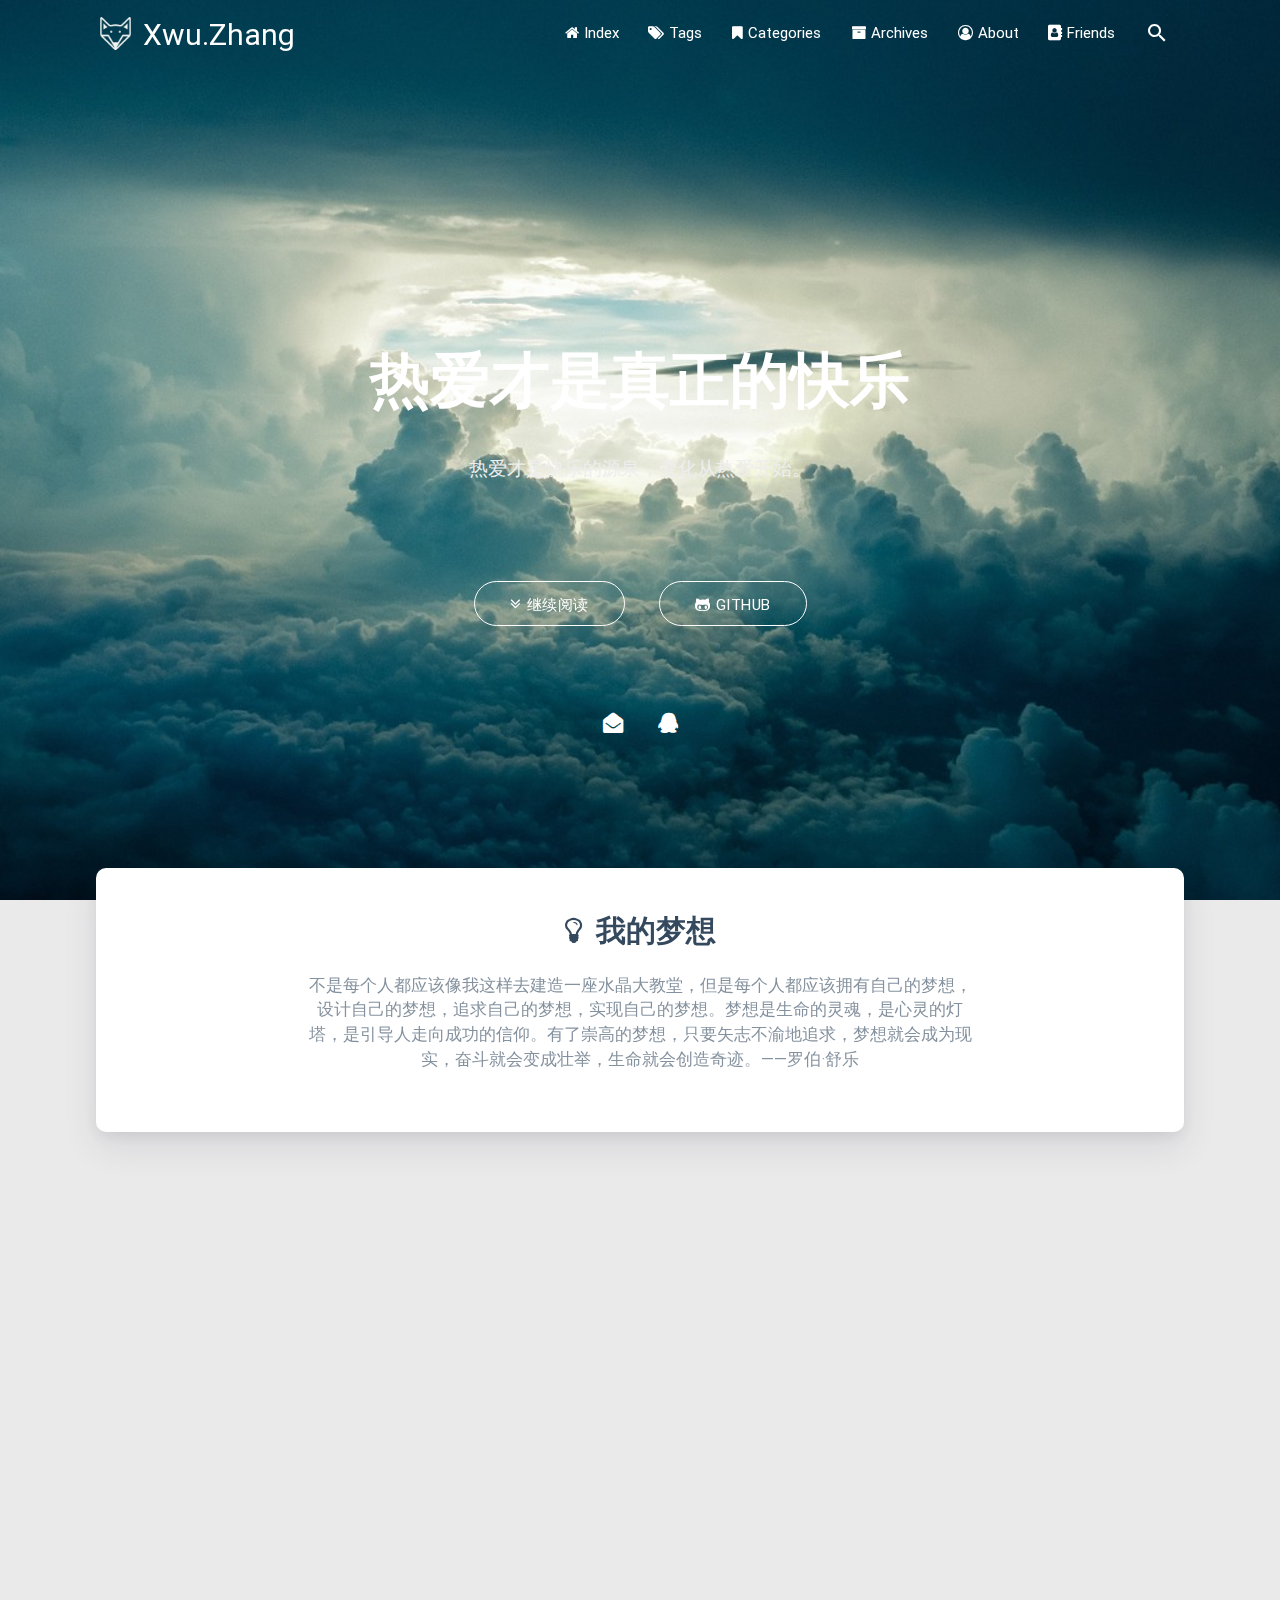
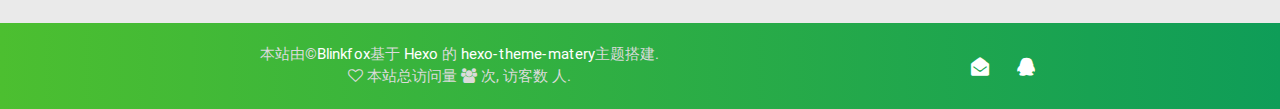
==== index.html @ 079e12d8 "Site updated: 2019-07-14 20:18:40" ====
<!DOCTYPE HTML>
<html lang="">


<head><meta name="generator" content="Hexo 3.9.0">
    <meta charset="utf-8">
    <meta name="keywords" content="工作 生活">
    <meta name="description" content="Xwu.Zhang">
    <meta http-equiv="X-UA-Compatible" content="IE=edge">
    <meta name="viewport" content="width=device-width, initial-scale=1.0">
    <meta name="renderer" content="webkit|ie-stand|ie-comp">
    <meta name="mobile-web-app-capable" content="yes">
    <meta name="format-detection" content="telephone=no">
    <meta name="apple-mobile-web-app-capable" content="yes">
    <meta name="apple-mobile-web-app-status-bar-style" content="black-translucent">
    <title>Xwu.Zhang</title>
    <link rel="icon" type="image/png" href="/favicon.png">

    <link rel="stylesheet" type="text/css" href="/libs/awesome/css/font-awesome.min.css">
    <link rel="stylesheet" type="text/css" href="/libs/materialize/css/materialize.min.css">
    <link rel="stylesheet" type="text/css" href="/libs/aos/aos.css">
    <link rel="stylesheet" type="text/css" href="/libs/animate/animate.min.css">
    <link rel="stylesheet" type="text/css" href="/libs/lightGallery/css/lightgallery.min.css">
    <link rel="stylesheet" type="text/css" href="/css/matery.css">
    <link rel="stylesheet" type="text/css" href="/css/my.css">
    <style type="text/css">
        
    </style>

    <script src="/libs/jquery/jquery-2.2.0.min.js"></script>
</head>


<body>

<header class="navbar-fixed">
    <nav id="headNav" class="bg-color nav-transparent">
        <div id="navContainer" class="container">
            <div class="nav-wrapper">
                <div class="brand-logo">
                    <a href="/" class="waves-effect waves-light">
                        
                        <img src="/medias/logo.png" class="logo-img hide-on-small-only">
                        
                        <span class="logo-span">Xwu.Zhang</span>
                    </a>
                </div>
                

<a href="#" data-activates="mobile-nav" class="button-collapse"><i class="fa fa-navicon"></i></a>
<ul class="right">
    
    <li class="hide-on-med-and-down">
        <a href="/" class="waves-effect waves-light">
            
            <i class="fa fa-home"></i>
            
            <span>Index</span>
        </a>
    </li>
    
    <li class="hide-on-med-and-down">
        <a href="/tags" class="waves-effect waves-light">
            
            <i class="fa fa-tags"></i>
            
            <span>Tags</span>
        </a>
    </li>
    
    <li class="hide-on-med-and-down">
        <a href="/categories" class="waves-effect waves-light">
            
            <i class="fa fa-bookmark"></i>
            
            <span>Categories</span>
        </a>
    </li>
    
    <li class="hide-on-med-and-down">
        <a href="/archives" class="waves-effect waves-light">
            
            <i class="fa fa-archive"></i>
            
            <span>Archives</span>
        </a>
    </li>
    
    <li class="hide-on-med-and-down">
        <a href="/about" class="waves-effect waves-light">
            
            <i class="fa fa-user-circle-o"></i>
            
            <span>About</span>
        </a>
    </li>
    
    <li class="hide-on-med-and-down">
        <a href="/friends" class="waves-effect waves-light">
            
            <i class="fa fa-address-book"></i>
            
            <span>Friends</span>
        </a>
    </li>
    
    <li>
        <a id="toggleSearch" class="waves-effect waves-light">
            <i id="searchIcon" class="mdi-action-search" title="Search"></i>
        </a>
    </li>

</ul>

<div class="side-nav" id="mobile-nav">

    <div class="mobile-head bg-color">
        
        <img src="/medias/logo.png" class="logo-img circle responsive-img">
        
        <div class="logo-name">Xwu.Zhang</div>
        <div class="logo-desc">
            
            热爱才是快乐的源泉，变化从热爱开始。
            
        </div>
    </div>

    

    <ul class="menu-list mobile-menu-list">
        
        <li>
            <a href="/" class="waves-effect waves-light">
                
                <i class="fa fa-fw fa-home"></i>
                
                Index
            </a>
        </li>
        
        <li>
            <a href="/tags" class="waves-effect waves-light">
                
                <i class="fa fa-fw fa-tags"></i>
                
                Tags
            </a>
        </li>
        
        <li>
            <a href="/categories" class="waves-effect waves-light">
                
                <i class="fa fa-fw fa-bookmark"></i>
                
                Categories
            </a>
        </li>
        
        <li>
            <a href="/archives" class="waves-effect waves-light">
                
                <i class="fa fa-fw fa-archive"></i>
                
                Archives
            </a>
        </li>
        
        <li>
            <a href="/about" class="waves-effect waves-light">
                
                <i class="fa fa-fw fa-user-circle-o"></i>
                
                About
            </a>
        </li>
        
        <li>
            <a href="/friends" class="waves-effect waves-light">
                
                <i class="fa fa-fw fa-address-book"></i>
                
                Friends
            </a>
        </li>
        
        
        <li><div class="divider"></div></li>
        <li>
            <a href="https://github.com/blinkfox/hexo-theme-matery" class="waves-effect waves-light" target="_blank">
                <i class="fa fa-github-square fa-fw"></i>Fork Me
            </a>
        </li>
        
    </ul>

    <div class="social-link">


    <a href="mailto:xxx@xx.xx" class="tooltipped" target="_blank" data-tooltip="邮件联系我" data-position="top" data-delay="50">
        <i class="fa fa-envelope-open"></i>
    </a>



    <a href="tencent://AddContact/?fromId=50&fromSubId=1&subcmd=all&uin=123123123" class="tooltipped" data-tooltip="QQ联系我: 123123123" data-position="top" data-delay="50">
        <i class="fa fa-qq"></i>
    </a>


</div>
</div>

            </div>
        </div>

        
        <style>
    .nav-transparent .github-corner {
        display: none !important;
    }

    .github-corner {
        position: absolute;
        z-index: 10;
        top: 0;
        right: 0;
        border: 0;
        transform: scale(1.1);
    }

    .github-corner svg {
        color: #0f9d58;
        fill: #fff;
        height: 64px;
        width: 64px;
    }

    .github-corner:hover .octo-arm {
        animation: a 0.56s ease-in-out;
    }

    .github-corner .octo-arm {
        animation: none;
    }

    @keyframes a {
        0%,
        to {
            transform: rotate(0);
        }
        20%,
        60% {
            transform: rotate(-25deg);
        }
        40%,
        80% {
            transform: rotate(10deg);
        }
    }
</style>

<a href="https://github.com/blinkfox/hexo-theme-matery" class="github-corner tooltipped hide-on-med-and-down" target="_blank"
   data-tooltip="Fork Me" data-position="left" data-delay="50">
    <svg viewBox="0 0 250 250" aria-hidden="true">
        <path d="M0,0 L115,115 L130,115 L142,142 L250,250 L250,0 Z"></path>
        <path d="M128.3,109.0 C113.8,99.7 119.0,89.6 119.0,89.6 C122.0,82.7 120.5,78.6 120.5,78.6 C119.2,72.0 123.4,76.3 123.4,76.3 C127.3,80.9 125.5,87.3 125.5,87.3 C122.9,97.6 130.6,101.9 134.4,103.2"
              fill="currentColor" style="transform-origin: 130px 106px;" class="octo-arm"></path>
        <path d="M115.0,115.0 C114.9,115.1 118.7,116.5 119.8,115.4 L133.7,101.6 C136.9,99.2 139.9,98.4 142.2,98.6 C133.8,88.0 127.5,74.4 143.8,58.0 C148.5,53.4 154.0,51.2 159.7,51.0 C160.3,49.4 163.2,43.6 171.4,40.1 C171.4,40.1 176.1,42.5 178.8,56.2 C183.1,58.6 187.2,61.8 190.9,65.4 C194.5,69.0 197.7,73.2 200.1,77.6 C213.8,80.2 216.3,84.9 216.3,84.9 C212.7,93.1 206.9,96.0 205.4,96.6 C205.1,102.4 203.0,107.8 198.3,112.5 C181.9,128.9 168.3,122.5 157.7,114.1 C157.9,116.9 156.7,120.9 152.7,124.9 L141.0,136.5 C139.8,137.7 141.6,141.9 141.8,141.8 Z"
              fill="currentColor" class="octo-body"></path>
    </svg>
</a>
        
    </nav>
</header>

<style type="text/css">
    /* don't remove. */
    .index-cover {
        height: 100vh;
    }
</style>

<div class="bg-cover index-cover about-cover" style="background-image: url('/medias/cover.jpg')">
    <div class="container">
        <div class="row">
            <div class="col s10 offset-s1 m8 offset-m2 l8 offset-l2">
                <div class="brand">
                    <div class="title center-align">
                    
                        热爱才是真正的快乐
                    
                    </div>

                    <div class="description center-align">
                    
                        热爱才是快乐的源泉，变化从热爱开始。
                    
                    </div>
                </div>
            </div>
        </div>
        
        <div class="cover-btns">
            <a href="#recommend-sections" class="waves-effect waves-light btn">
                <i class="fa fa-angle-double-down"></i>继续阅读
            </a>

            
            <a href="https://github.com/blinkfox/hexo-theme-matery" class="waves-effect waves-light btn" target="_blank">
                <i class="fa fa-github-alt"></i>Github
            </a>
            
        </div>
        <div class="cover-social-link">


    <a href="mailto:xxx@xx.xx" class="tooltipped" target="_blank" data-tooltip="邮件联系我" data-position="top" data-delay="50">
        <i class="fa fa-envelope-open"></i>
    </a>



    <a href="tencent://AddContact/?fromId=50&fromSubId=1&subcmd=all&uin=123123123" class="tooltipped" data-tooltip="QQ联系我: 123123123" data-position="top" data-delay="50">
        <i class="fa fa-qq"></i>
    </a>


</div>
        
    </div>
</div>

<script>
// Dynamically switch banner pictures every day.
$('.bg-cover').css('background-image', 'url(/medias/banner/' + new Date().getDay() + '.jpg)');
</script>

<main class="content">

    
    <div class="index-card">
        <div class="container ">
            <div class="card">
                <div class="card-content">
                    
                        <div class="dream">
    
    <div class="title center-align">
        <i class="fa fa-lightbulb-o"></i>&nbsp;&nbsp;我的梦想
    </div>
    
    <div class="row">
        <div class="col l8 offset-l2 m10 offset-m1 s10 offset-s1 center-align text">
            不是每个人都应该像我这样去建造一座水晶大教堂，但是每个人都应该拥有自己的梦想，设计自己的梦想，追求自己的梦想，实现自己的梦想。梦想是生命的灵魂，是心灵的灯塔，是引导人走向成功的信仰。有了崇高的梦想，只要矢志不渝地追求，梦想就会成为现实，奋斗就会变成壮举，生命就会创造奇迹。——罗伯·舒乐
        </div>
    </div>
</div>
                    

                    

                    

                    <div id="recommend-sections" class="recommend">
                        



                    </div>
                </div>
            </div>
        </div>
    </div>
    

    

    <!-- 所有文章卡片 -->
    <article id="articles" class="container articles">
        <div class="row article-row">
            
            <div class="article col s12 m6 l4" data-aos="zoom-in">
                <div class="card">
                    <a href="/2019/07/14/hello-world/">
                        <div class="card-image">
                            
                            
                            <img src="/medias/featureimages/12.jpg" class="responsive-img" alt="Hello World">
                            
                            <span class="card-title">Hello World</span>
                        </div>
                    </a>

                    <div class="card-content article-content">
                        <div class="summary">
                            
                                Welcome to Hexo! This is your very first post. Check documentation for
                            
                        </div>
                        <div class="publish-info">
                            <span class="publish-date">
                                <i class="fa fa-clock-o fa-fw icon-date"></i>2019-07-14
                            </span>
                            <span class="publish-author">
                                
                                <i class="fa fa-user fa-fw"></i>
                                小五
                                
                            </span>
                        </div>
                    </div>

                    
                </div>
            </div>
            
        </div>
    </article>

</main>



<footer class="page-footer bg-color">
    <div class="container row center-align">
        <div class="col s12 m8 l8 copy-right">
            本站由&copy;<a href="https://blinkfox.github.io/" target="_blank">Blinkfox</a>基于
            <a href="https://hexo.io/" target="_blank">Hexo</a> 的
            <a href="https://github.com/blinkfox/hexo-theme-matery" target="_blank">hexo-theme-matery</a>主题搭建.

            

            
			
                <br>
                
                <span id="busuanzi_container_site_pv">
                    <i class="fa fa-heart-o"></i>
                    本站总访问量 <span id="busuanzi_value_site_pv" class="white-color"></span>
                </span>
                
                
                <span id="busuanzi_container_site_uv">
                    <i class="fa fa-users"></i>
                    次,&nbsp;访客数 <span id="busuanzi_value_site_uv" class="white-color"></span> 人.
                </span>
                
            
        </div>
        <div class="col s12 m4 l4 social-link social-statis">


    <a href="mailto:xxx@xx.xx" class="tooltipped" target="_blank" data-tooltip="邮件联系我" data-position="top" data-delay="50">
        <i class="fa fa-envelope-open"></i>
    </a>



    <a href="tencent://AddContact/?fromId=50&fromSubId=1&subcmd=all&uin=123123123" class="tooltipped" data-tooltip="QQ联系我: 123123123" data-position="top" data-delay="50">
        <i class="fa fa-qq"></i>
    </a>


</div>
    </div>
</footer>

<div class="progress-bar"></div>


<!-- 搜索遮罩框 -->
<div id="searchModal" class="modal">
    <div class="modal-content">
        <div class="search-header">
            <span class="title"><i class="fa fa-search"></i>&nbsp;&nbsp;Search</span>
            <input type="search" id="searchInput" name="s" placeholder="Please enter a search keyword"
                   class="search-input" autofocus="">
        </div>
        <div id="searchResult"></div>
    </div>
</div>

<script src="/js/search.js"></script>
<script type="text/javascript">
    searchFunc("/" + "search.xml", 'searchInput', 'searchResult');
</script>
<!-- 回到顶部按钮 -->
<div id="backTop" class="top-scroll">
    <a class="btn-floating btn-large waves-effect waves-light" href="#!">
        <i class="fa fa-angle-up"></i>
    </a>
</div>


<script src="/libs/materialize/js/materialize.min.js"></script>
<script src="/libs/masonry/masonry.pkgd.min.js"></script>
<script src="/libs/aos/aos.js"></script>
<script src="/libs/scrollprogress/scrollProgress.min.js"></script>
<script src="/libs/lightGallery/js/lightgallery-all.min.js"></script>
<script src="/js/matery.js"></script>

<!-- Global site tag (gtag.js) - Google Analytics -->



    <script src="/libs/others/clicklove.js"></script>


    <script async src="/libs/others/busuanzi.pure.mini.js"></script>


</body>
</html>
---- libs/lightGallery/css/lightgallery.min.css ----
.lg-sub-html,.lg-toolbar{background-color:rgba(0,0,0,.45)}@font-face{font-family:lg;src:url(../fonts/lg.eot?n1z373);src:url(../fonts/lg.eot?#iefixn1z373) format("embedded-opentype"),url(../fonts/lg.woff?n1z373) format("woff"),url(../fonts/lg.ttf?n1z373) format("truetype"),url(../fonts/lg.svg?n1z373#lg) format("svg");font-weight:400;font-style:normal}.lg-icon{font-family:lg;speak:none;font-style:normal;font-weight:400;font-variant:normal;text-transform:none;line-height:1;-webkit-font-smoothing:antialiased;-moz-osx-font-smoothing:grayscale}.lg-actions .lg-next,.lg-actions .lg-prev{background-color:rgba(0,0,0,.45);border-radius:2px;color:#999;cursor:pointer;display:block;font-size:22px;margin-top:-10px;padding:8px 10px 9px;position:absolute;top:50%;z-index:1080;border:none;outline:0}.lg-actions .lg-next.disabled,.lg-actions .lg-prev.disabled{pointer-events:none;opacity:.5}.lg-actions .lg-next:hover,.lg-actions .lg-prev:hover{color:#FFF}.lg-actions .lg-next{right:20px}.lg-actions .lg-next:before{content:"\e095"}.lg-actions .lg-prev{left:20px}.lg-actions .lg-prev:after{content:"\e094"}@-webkit-keyframes lg-right-end{0%,100%{left:0}50%{left:-30px}}@-moz-keyframes lg-right-end{0%,100%{left:0}50%{left:-30px}}@-ms-keyframes lg-right-end{0%,100%{left:0}50%{left:-30px}}@keyframes lg-right-end{0%,100%{left:0}50%{left:-30px}}@-webkit-keyframes lg-left-end{0%,100%{left:0}50%{left:30px}}@-moz-keyframes lg-left-end{0%,100%{left:0}50%{left:30px}}@-ms-keyframes lg-left-end{0%,100%{left:0}50%{left:30px}}@keyframes lg-left-end{0%,100%{left:0}50%{left:30px}}.lg-outer.lg-right-end .lg-object{-webkit-animation:lg-right-end .3s;-o-animation:lg-right-end .3s;animation:lg-right-end .3s;position:relative}.lg-outer.lg-left-end .lg-object{-webkit-animation:lg-left-end .3s;-o-animation:lg-left-end .3s;animation:lg-left-end .3s;position:relative}.lg-toolbar{z-index:1082;left:0;position:absolute;top:0;width:100%}.lg-toolbar .lg-icon{color:#999;cursor:pointer;float:right;font-size:24px;height:47px;line-height:27px;padding:10px 0;text-align:center;width:50px;text-decoration:none!important;outline:0;-webkit-transition:color .2s linear;-o-transition:color .2s linear;transition:color .2s linear}.lg-toolbar .lg-icon:hover{color:#FFF}.lg-toolbar .lg-close:after{content:"\e070"}.lg-toolbar .lg-download:after{content:"\e0f2"}.lg-sub-html{bottom:0;color:#EEE;font-size:16px;left:0;padding:10px 40px;position:fixed;right:0;text-align:center;z-index:1080}.lg-sub-html h4{margin:0;font-size:13px;font-weight:700}.lg-sub-html p{font-size:12px;margin:5px 0 0}#lg-counter{color:#999;display:inline-block;font-size:16px;padding-left:20px;padding-top:12px;vertical-align:middle}.lg-next,.lg-prev,.lg-toolbar{opacity:1;-webkit-transition:-webkit-transform .35s cubic-bezier(0,0,.25,1) 0s,opacity .35s cubic-bezier(0,0,.25,1) 0s,color .2s linear;-moz-transition:-moz-transform .35s cubic-bezier(0,0,.25,1) 0s,opacity .35s cubic-bezier(0,0,.25,1) 0s,color .2s linear;-o-transition:-o-transform .35s cubic-bezier(0,0,.25,1) 0s,opacity .35s cubic-bezier(0,0,.25,1) 0s,color .2s linear;transition:transform .35s cubic-bezier(0,0,.25,1) 0s,opacity .35s cubic-bezier(0,0,.25,1) 0s,color .2s linear}.lg-hide-items .lg-prev{opacity:0;-webkit-transform:translate3d(-10px,0,0);transform:translate3d(-10px,0,0)}.lg-hide-items .lg-next{opacity:0;-webkit-transform:translate3d(10px,0,0);transform:translate3d(10px,0,0)}.lg-hide-items .lg-toolbar{opacity:0;-webkit-transform:translate3d(0,-10px,0);transform:translate3d(0,-10px,0)}body:not(.lg-from-hash) .lg-outer.lg-start-zoom .lg-object{-webkit-transform:scale3d(.5,.5,.5);transform:scale3d(.5,.5,.5);opacity:0;-webkit-transition:-webkit-transform 250ms cubic-bezier(0,0,.25,1) 0s,opacity 250ms cubic-bezier(0,0,.25,1)!important;-moz-transition:-moz-transform 250ms cubic-bezier(0,0,.25,1) 0s,opacity 250ms cubic-bezier(0,0,.25,1)!important;-o-transition:-o-transform 250ms cubic-bezier(0,0,.25,1) 0s,opacity 250ms cubic-bezier(0,0,.25,1)!important;transition:transform 250ms cubic-bezier(0,0,.25,1) 0s,opacity 250ms cubic-bezier(0,0,.25,1)!important;-webkit-transform-origin:50% 50%;-moz-transform-origin:50% 50%;-ms-transform-origin:50% 50%;transform-origin:50% 50%}body:not(.lg-from-hash) .lg-outer.lg-start-zoom .lg-item.lg-complete .lg-object{-webkit-transform:scale3d(1,1,1);transform:scale3d(1,1,1);opacity:1}.lg-outer .lg-thumb-outer{background-color:#0D0A0A;bottom:0;position:absolute;width:100%;z-index:1080;max-height:350px;-webkit-transform:translate3d(0,100%,0);transform:translate3d(0,100%,0);-webkit-transition:-webkit-transform .25s cubic-bezier(0,0,.25,1) 0s;-moz-transition:-moz-transform .25s cubic-bezier(0,0,.25,1) 0s;-o-transition:-o-transform .25s cubic-bezier(0,0,.25,1) 0s;transition:transform .25s cubic-bezier(0,0,.25,1) 0s}.lg-outer .lg-thumb-outer.lg-grab .lg-thumb-item{cursor:-webkit-grab;cursor:-moz-grab;cursor:-o-grab;cursor:-ms-grab;cursor:grab}.lg-outer .lg-thumb-outer.lg-grabbing .lg-thumb-item{cursor:move;cursor:-webkit-grabbing;cursor:-moz-grabbing;cursor:-o-grabbing;cursor:-ms-grabbing;cursor:grabbing}.lg-outer .lg-thumb-outer.lg-dragging .lg-thumb{-webkit-transition-duration:0s!important;transition-duration:0s!important}.lg-outer.lg-thumb-open .lg-thumb-outer{-webkit-transform:translate3d(0,0,0);transform:translate3d(0,0,0)}.lg-outer .lg-thumb{padding:10px 0;height:100%;margin-bottom:-5px}.lg-outer .lg-thumb-item{cursor:pointer;float:left;overflow:hidden;height:100%;border:2px solid #FFF;border-radius:4px;margin-bottom:5px}@media (min-width:1025px){.lg-outer .lg-thumb-item{-webkit-transition:border-color .25s ease;-o-transition:border-color .25s ease;transition:border-color .25s ease}}.lg-outer .lg-thumb-item.active,.lg-outer .lg-thumb-item:hover{border-color:#a90707}.lg-outer .lg-thumb-item img{width:100%;height:100%;object-fit:cover}.lg-outer.lg-has-thumb .lg-item{padding-bottom:120px}.lg-outer.lg-can-toggle .lg-item{padding-bottom:0}.lg-outer.lg-pull-caption-up .lg-sub-html{-webkit-transition:bottom .25s ease;-o-transition:bottom .25s ease;transition:bottom .25s ease}.lg-outer.lg-pull-caption-up.lg-thumb-open .lg-sub-html{bottom:100px}.lg-outer .lg-toogle-thumb{background-color:#0D0A0A;border-radius:2px 2px 0 0;color:#999;cursor:pointer;font-size:24px;height:39px;line-height:27px;padding:5px 0;position:absolute;right:20px;text-align:center;top:-39px;width:50px}.lg-outer .lg-toogle-thumb:hover,.lg-outer.lg-dropdown-active #lg-share{color:#FFF}.lg-outer .lg-toogle-thumb:after{content:"\e1ff"}.lg-outer .lg-video-cont{display:inline-block;vertical-align:middle;max-width:1140px;max-height:100%;width:100%;padding:0 5px}.lg-outer .lg-video{width:100%;height:0;padding-bottom:56.25%;overflow:hidden;position:relative}.lg-outer .lg-video .lg-object{display:inline-block;position:absolute;top:0;left:0;width:100%!important;height:100%!important}.lg-outer .lg-video .lg-video-play{width:84px;height:59px;position:absolute;left:50%;top:50%;margin-left:-42px;margin-top:-30px;z-index:1080;cursor:pointer}.lg-outer .lg-has-iframe .lg-video{-webkit-overflow-scrolling:touch;overflow:auto}.lg-outer .lg-has-vimeo .lg-video-play{background:url(../img/vimeo-play.png) no-repeat}.lg-outer .lg-has-vimeo:hover .lg-video-play{background:url(../img/vimeo-play.png) 0 -58px no-repeat}.lg-outer .lg-has-html5 .lg-video-play{background:url(../img/video-play.png) no-repeat;height:64px;margin-left:-32px;margin-top:-32px;width:64px;opacity:.8}.lg-outer .lg-has-html5:hover .lg-video-play{opacity:1}.lg-outer .lg-has-youtube .lg-video-play{background:url(../img/youtube-play.png) no-repeat}.lg-outer .lg-has-youtube:hover .lg-video-play{background:url(../img/youtube-play.png) 0 -60px no-repeat}.lg-outer .lg-video-object{width:100%!important;height:100%!important;position:absolute;top:0;left:0}.lg-outer .lg-has-video .lg-video-object{visibility:hidden}.lg-outer .lg-has-video.lg-video-playing .lg-object,.lg-outer .lg-has-video.lg-video-playing .lg-video-play{display:none}.lg-outer .lg-has-video.lg-video-playing .lg-video-object{visibility:visible}.lg-progress-bar{background-color:#333;height:5px;left:0;position:absolute;top:0;width:100%;z-index:1083;opacity:0;-webkit-transition:opacity 80ms ease 0s;-moz-transition:opacity 80ms ease 0s;-o-transition:opacity 80ms ease 0s;transition:opacity 80ms ease 0s}.lg-progress-bar .lg-progress{background-color:#a90707;height:5px;width:0}.lg-progress-bar.lg-start .lg-progress{width:100%}.lg-show-autoplay .lg-progress-bar{opacity:1}.lg-autoplay-button:after{content:"\e01d"}.lg-show-autoplay .lg-autoplay-button:after{content:"\e01a"}.lg-outer.lg-css3.lg-zoom-dragging .lg-item.lg-complete.lg-zoomable .lg-image,.lg-outer.lg-css3.lg-zoom-dragging .lg-item.lg-complete.lg-zoomable .lg-img-wrap{-webkit-transition-duration:0s;transition-duration:0s}.lg-outer.lg-use-transition-for-zoom .lg-item.lg-complete.lg-zoomable .lg-img-wrap{-webkit-transition:-webkit-transform .3s cubic-bezier(0,0,.25,1) 0s;-moz-transition:-moz-transform .3s cubic-bezier(0,0,.25,1) 0s;-o-transition:-o-transform .3s cubic-bezier(0,0,.25,1) 0s;transition:transform .3s cubic-bezier(0,0,.25,1) 0s}.lg-outer.lg-use-left-for-zoom .lg-item.lg-complete.lg-zoomable .lg-img-wrap{-webkit-transition:left .3s cubic-bezier(0,0,.25,1) 0s,top .3s cubic-bezier(0,0,.25,1) 0s;-moz-transition:left .3s cubic-bezier(0,0,.25,1) 0s,top .3s cubic-bezier(0,0,.25,1) 0s;-o-transition:left .3s cubic-bezier(0,0,.25,1) 0s,top .3s cubic-bezier(0,0,.25,1) 0s;transition:left .3s cubic-bezier(0,0,.25,1) 0s,top .3s cubic-bezier(0,0,.25,1) 0s}.lg-outer .lg-item.lg-complete.lg-zoomable .lg-img-wrap{-webkit-transform:translate3d(0,0,0);transform:translate3d(0,0,0);-webkit-backface-visibility:hidden;-moz-backface-visibility:hidden;backface-visibility:hidden}.lg-outer .lg-item.lg-complete.lg-zoomable .lg-image{-webkit-transform:scale3d(1,1,1);transform:scale3d(1,1,1);-webkit-transition:-webkit-transform .3s cubic-bezier(0,0,.25,1) 0s,opacity .15s!important;-moz-transition:-moz-transform .3s cubic-bezier(0,0,.25,1) 0s,opacity .15s!important;-o-transition:-o-transform .3s cubic-bezier(0,0,.25,1) 0s,opacity .15s!important;transition:transform .3s cubic-bezier(0,0,.25,1) 0s,opacity .15s!important;-webkit-transform-origin:0 0;-moz-transform-origin:0 0;-ms-transform-origin:0 0;transform-origin:0 0;-webkit-backface-visibility:hidden;-moz-backface-visibility:hidden;backface-visibility:hidden}#lg-zoom-in:after{content:"\e311"}#lg-actual-size{font-size:20px}#lg-actual-size:after{content:"\e033"}#lg-zoom-out{opacity:.5;pointer-events:none}#lg-zoom-out:after{content:"\e312"}.lg-zoomed #lg-zoom-out{opacity:1;pointer-events:auto}.lg-outer .lg-pager-outer{bottom:60px;left:0;position:absolute;right:0;text-align:center;z-index:1080;height:10px}.lg-outer .lg-pager-outer.lg-pager-hover .lg-pager-cont{overflow:visible}.lg-outer .lg-pager-cont{cursor:pointer;display:inline-block;overflow:hidden;position:relative;vertical-align:top;margin:0 5px}.lg-outer .lg-pager-cont:hover .lg-pager-thumb-cont{opacity:1;-webkit-transform:translate3d(0,0,0);transform:translate3d(0,0,0)}.lg-outer .lg-pager-cont.lg-pager-active .lg-pager{box-shadow:0 0 0 2px #fff inset}.lg-outer .lg-pager-thumb-cont{background-color:#fff;color:#FFF;bottom:100%;height:83px;left:0;margin-bottom:20px;margin-left:-60px;opacity:0;padding:5px;position:absolute;width:120px;border-radius:3px;-webkit-transition:opacity .15s ease 0s,-webkit-transform .15s ease 0s;-moz-transition:opacity .15s ease 0s,-moz-transform .15s ease 0s;-o-transition:opacity .15s ease 0s,-o-transform .15s ease 0s;transition:opacity .15s ease 0s,transform .15s ease 0s;-webkit-transform:translate3d(0,5px,0);transform:translate3d(0,5px,0)}.lg-outer .lg-pager-thumb-cont img{width:100%;height:100%}.lg-outer .lg-pager{background-color:rgba(255,255,255,.5);border-radius:50%;box-shadow:0 0 0 8px rgba(255,255,255,.7) inset;display:block;height:12px;-webkit-transition:box-shadow .3s ease 0s;-o-transition:box-shadow .3s ease 0s;transition:box-shadow .3s ease 0s;width:12px}.lg-outer .lg-pager:focus,.lg-outer .lg-pager:hover{box-shadow:0 0 0 8px #fff inset}.lg-outer .lg-caret{border-left:10px solid transparent;border-right:10px solid transparent;border-top:10px dashed;bottom:-10px;display:inline-block;height:0;left:50%;margin-left:-5px;position:absolute;vertical-align:middle;width:0}.lg-fullscreen:after{content:"\e20c"}.lg-fullscreen-on .lg-fullscreen:after{content:"\e20d"}.lg-outer #lg-dropdown-overlay{background-color:rgba(0,0,0,.25);bottom:0;cursor:default;left:0;position:fixed;right:0;top:0;z-index:1081;opacity:0;visibility:hidden;-webkit-transition:visibility 0s linear .18s,opacity .18s linear 0s;-o-transition:visibility 0s linear .18s,opacity .18s linear 0s;transition:visibility 0s linear .18s,opacity .18s linear 0s}.lg-outer.lg-dropdown-active #lg-dropdown-overlay,.lg-outer.lg-dropdown-active .lg-dropdown{-webkit-transition-delay:0s;transition-delay:0s;-moz-transform:translate3d(0,0,0);-o-transform:translate3d(0,0,0);-ms-transform:translate3d(0,0,0);-webkit-transform:translate3d(0,0,0);transform:translate3d(0,0,0);opacity:1;visibility:visible}.lg-outer .lg-dropdown{background-color:#fff;border-radius:2px;font-size:14px;list-style-type:none;margin:0;padding:10px 0;position:absolute;right:0;text-align:left;top:50px;opacity:0;visibility:hidden;-moz-transform:translate3d(0,5px,0);-o-transform:translate3d(0,5px,0);-ms-transform:translate3d(0,5px,0);-webkit-transform:translate3d(0,5px,0);transform:translate3d(0,5px,0);-webkit-transition:-webkit-transform .18s linear 0s,visibility 0s linear .5s,opacity .18s linear 0s;-moz-transition:-moz-transform .18s linear 0s,visibility 0s linear .5s,opacity .18s linear 0s;-o-transition:-o-transform .18s linear 0s,visibility 0s linear .5s,opacity .18s linear 0s;transition:transform .18s linear 0s,visibility 0s linear .5s,opacity .18s linear 0s}.lg-outer .lg-dropdown:after{content:"";display:block;height:0;width:0;position:absolute;border:8px solid transparent;border-bottom-color:#FFF;right:16px;top:-16px}.lg-outer .lg-dropdown>li:last-child{margin-bottom:0}.lg-outer .lg-dropdown>li:hover .lg-icon,.lg-outer .lg-dropdown>li:hover a{color:#333}.lg-outer .lg-dropdown a{color:#333;display:block;white-space:pre;padding:4px 12px;font-family:"Open Sans","Helvetica Neue",Helvetica,Arial,sans-serif;font-size:12px}.lg-outer .lg-dropdown a:hover{background-color:rgba(0,0,0,.07)}.lg-outer .lg-dropdown .lg-dropdown-text{display:inline-block;line-height:1;margin-top:-3px;vertical-align:middle}.lg-outer .lg-dropdown .lg-icon{color:#333;display:inline-block;float:none;font-size:20px;height:auto;line-height:1;margin-right:8px;padding:0;vertical-align:middle;width:auto}.lg-outer,.lg-outer .lg,.lg-outer .lg-inner{width:100%;height:100%}.lg-outer #lg-share{position:relative}.lg-outer #lg-share:after{content:"\e80d"}.lg-outer #lg-share-facebook .lg-icon{color:#3b5998}.lg-outer #lg-share-facebook .lg-icon:after{content:"\e901"}.lg-outer #lg-share-twitter .lg-icon{color:#00aced}.lg-outer #lg-share-twitter .lg-icon:after{content:"\e904"}.lg-outer #lg-share-googleplus .lg-icon{color:#dd4b39}.lg-outer #lg-share-googleplus .lg-icon:after{content:"\e902"}.lg-outer #lg-share-pinterest .lg-icon{color:#cb2027}.lg-outer #lg-share-pinterest .lg-icon:after{content:"\e903"}.lg-group:after{content:"";display:table;clear:both}.lg-outer{position:fixed;top:0;left:0;z-index:1050;text-align:left;opacity:0;-webkit-transition:opacity .15s ease 0s;-o-transition:opacity .15s ease 0s;transition:opacity .15s ease 0s}.lg-outer *{-webkit-box-sizing:border-box;-moz-box-sizing:border-box;box-sizing:border-box}.lg-outer.lg-visible{opacity:1}.lg-outer.lg-css3 .lg-item.lg-current,.lg-outer.lg-css3 .lg-item.lg-next-slide,.lg-outer.lg-css3 .lg-item.lg-prev-slide{-webkit-transition-duration:inherit!important;transition-duration:inherit!important;-webkit-transition-timing-function:inherit!important;transition-timing-function:inherit!important}.lg-outer.lg-css3.lg-dragging .lg-item.lg-current,.lg-outer.lg-css3.lg-dragging .lg-item.lg-next-slide,.lg-outer.lg-css3.lg-dragging .lg-item.lg-prev-slide{-webkit-transition-duration:0s!important;transition-duration:0s!important;opacity:1}.lg-outer.lg-grab img.lg-object{cursor:-webkit-grab;cursor:-moz-grab;cursor:-o-grab;cursor:-ms-grab;cursor:grab}.lg-outer.lg-grabbing img.lg-object{cursor:move;cursor:-webkit-grabbing;cursor:-moz-grabbing;cursor:-o-grabbing;cursor:-ms-grabbing;cursor:grabbing}.lg-outer .lg{position:relative;overflow:hidden;margin-left:auto;margin-right:auto;max-width:100%;max-height:100%}.lg-outer .lg-inner{position:absolute;left:0;top:0;white-space:nowrap}.lg-outer .lg-item{background:url(../img/loading.gif) center center no-repeat;display:none!important}.lg-outer.lg-css .lg-current,.lg-outer.lg-css3 .lg-current,.lg-outer.lg-css3 .lg-next-slide,.lg-outer.lg-css3 .lg-prev-slide{display:inline-block!important}.lg-outer .lg-img-wrap,.lg-outer .lg-item{display:inline-block;text-align:center;position:absolute;width:100%;height:100%}.lg-outer .lg-img-wrap:before,.lg-outer .lg-item:before{content:"";display:inline-block;height:50%;width:1px;margin-right:-1px}.lg-outer .lg-img-wrap{position:absolute;padding:0 5px;left:0;right:0;top:0;bottom:0}.lg-outer .lg-item.lg-complete{background-image:none}.lg-outer .lg-item.lg-current{z-index:1060}.lg-outer .lg-image{display:inline-block;vertical-align:middle;max-width:100%;max-height:100%;width:auto!important;height:auto!important}.lg-outer.lg-show-after-load .lg-item .lg-object,.lg-outer.lg-show-after-load .lg-item .lg-video-play{opacity:0;-webkit-transition:opacity .15s ease 0s;-o-transition:opacity .15s ease 0s;transition:opacity .15s ease 0s}.lg-outer.lg-show-after-load .lg-item.lg-complete .lg-object,.lg-outer.lg-show-after-load .lg-item.lg-complete .lg-video-play{opacity:1}.lg-outer .lg-empty-html,.lg-outer.lg-hide-download #lg-download{display:none}.lg-backdrop{position:fixed;top:0;left:0;right:0;bottom:0;z-index:1040;background-color:#000;opacity:0;-webkit-transition:opacity .15s ease 0s;-o-transition:opacity .15s ease 0s;transition:opacity .15s ease 0s}.lg-backdrop.in{opacity:1}.lg-css3.lg-no-trans .lg-current,.lg-css3.lg-no-trans .lg-next-slide,.lg-css3.lg-no-trans .lg-prev-slide{-webkit-transition:none 0s ease 0s!important;-moz-transition:none 0s ease 0s!important;-o-transition:none 0s ease 0s!important;transition:none 0s ease 0s!important}.lg-css3.lg-use-css3 .lg-item,.lg-css3.lg-use-left .lg-item{-webkit-backface-visibility:hidden;-moz-backface-visibility:hidden;backface-visibility:hidden}.lg-css3.lg-fade .lg-item{opacity:0}.lg-css3.lg-fade .lg-item.lg-current{opacity:1}.lg-css3.lg-fade .lg-item.lg-current,.lg-css3.lg-fade .lg-item.lg-next-slide,.lg-css3.lg-fade .lg-item.lg-prev-slide{-webkit-transition:opacity .1s ease 0s;-moz-transition:opacity .1s ease 0s;-o-transition:opacity .1s ease 0s;transition:opacity .1s ease 0s}.lg-css3.lg-slide.lg-use-css3 .lg-item{opacity:0}.lg-css3.lg-slide.lg-use-css3 .lg-item.lg-prev-slide{-webkit-transform:translate3d(-100%,0,0);transform:translate3d(-100%,0,0)}.lg-css3.lg-slide.lg-use-css3 .lg-item.lg-next-slide{-webkit-transform:translate3d(100%,0,0);transform:translate3d(100%,0,0)}.lg-css3.lg-slide.lg-use-css3 .lg-item.lg-current{-webkit-transform:translate3d(0,0,0);transform:translate3d(0,0,0);opacity:1}.lg-css3.lg-slide.lg-use-css3 .lg-item.lg-current,.lg-css3.lg-slide.lg-use-css3 .lg-item.lg-next-slide,.lg-css3.lg-slide.lg-use-css3 .lg-item.lg-prev-slide{-webkit-transition:-webkit-transform 1s cubic-bezier(0,0,.25,1) 0s,opacity .1s ease 0s;-moz-transition:-moz-transform 1s cubic-bezier(0,0,.25,1) 0s,opacity .1s ease 0s;-o-transition:-o-transform 1s cubic-bezier(0,0,.25,1) 0s,opacity .1s ease 0s;transition:transform 1s cubic-bezier(0,0,.25,1) 0s,opacity .1s ease 0s}.lg-css3.lg-slide.lg-use-left .lg-item{opacity:0;position:absolute;left:0}.lg-css3.lg-slide.lg-use-left .lg-item.lg-prev-slide{left:-100%}.lg-css3.lg-slide.lg-use-left .lg-item.lg-next-slide{left:100%}.lg-css3.lg-slide.lg-use-left .lg-item.lg-current{left:0;opacity:1}.lg-css3.lg-slide.lg-use-left .lg-item.lg-current,.lg-css3.lg-slide.lg-use-left .lg-item.lg-next-slide,.lg-css3.lg-slide.lg-use-left .lg-item.lg-prev-slide{-webkit-transition:left 1s cubic-bezier(0,0,.25,1) 0s,opacity .1s ease 0s;-moz-transition:left 1s cubic-bezier(0,0,.25,1) 0s,opacity .1s ease 0s;-o-transition:left 1s cubic-bezier(0,0,.25,1) 0s,opacity .1s ease 0s;transition:left 1s cubic-bezier(0,0,.25,1) 0s,opacity .1s ease 0s}
---- css/matery.css ----
/*全局基础样式*/
/*小屏幕下(手机类)的样式*/
@media only screen and (max-width: 601px) {
    .container {
        width: 95%;
    }
}

/*中等屏幕下(平板类)的样式*/
@media only screen and (min-width: 600px) and (max-width: 992px) {
    .container {
        width: 90%;
    }
}

/*大屏幕下(桌面类)的样式*/
@media only screen and (min-width: 993px) {
    .container {
        width: 85%;
        max-width: 1125px;
    }

    .post-container {
        width: 90%;
        margin: 0 auto;
        max-width: 1250px;
    }
}

body {
    background-color: #eaeaea;
    margin: 0;
    color: #34495e;
}

h1 {
    margin: 48px 0 22px -5px;
    font-size: 2.0rem;
    font-weight: bold;
    line-height: 2.0rem;
}

h2 {
    margin: 42px 0 18px -5px;
    font-size: 1.8rem;
    font-weight: bold;
    line-height: 1.8rem;
}

h3 {
    margin: 38px 0 15px -4px;
    font-size: 1.6rem;
    font-weight: bold;
    line-height: 1.7rem;
}

h4 {
    margin: 32px 0 12px -4px;
    font-size: 1.45rem;
    font-weight: bold;
    line-height: 1.45rem;
}

h5 {
    margin: 28px 0 8px -4px;
    font-size: 1.2rem;
    font-weight: bold;
    line-height: 1.2rem;
}

h6 {
    margin: 22px 0 4px -4px;
    font-size: 1.1rem;
    line-height: 1.1rem;
}

p {
    font-size: 1rem;
    line-height: 1.5rem;
}

hr {
    margin: 20px 0;
    border: 0;
    border-top: 1px solid #ccc;
}

blockquote {
    border-left: 5px solid #42b983;
    padding: 1rem 0.8rem 0.2rem 0.8rem;
    color: #666;
    background-color: rgba(66, 185, 131, .1);
}

pre {
    padding: 1.5rem !important;
    margin: 1rem 0 !important;
    background: #272822;
    overflow: auto;
    border-radius: 0.35rem;
    tab-size: 4;
}

code {
    padding: 1px 5px;
    font-family: Inconsolata, Monaco, Consolas, 'Courier New', Courier, monospace;
    font-size: 0.91rem;
    color: #e96900;
    background-color: #f8f8f8;
    border-radius: 2px;
}

pre code {
    padding: 0;
    color: #e8eaf6;
    background-color: #272822;
}

pre[class*="language-"] {
    padding: 1.2em;
    margin: .5em 0;
}

code[class*="language-"],
pre[class*="language-"] {
    color: #e8eaf6;
    white-space: pre-wrap !important;
}

b,
strong {
    font-weight: bold;
}

dfn {
    font-style: italic;
}

small {
    font-size: 85%;
}

cite {
    font-style: normal;
}

mark {
    background-color: #fcf8e3;
    padding: .2em;
}

.card {
    border-radius: 10px;
    box-shadow: 0 15px 35px rgba(50, 50, 93, .1), 0 5px 15px rgba(0, 0, 0, .07) !important;
}

.card .card-image img {
    border-radius: 5px 5px 0 0;
}

.container .row {
    margin-bottom: 0;
}

.bg-color {
    background-image: linear-gradient(to right, #4cbf30 0%, #0f9d58 100%);
}

.text-color {
    color: #0f9d58 !important;
}

.white-color {
    color: #fff;
}

/*头部导航栏样式*/
@media only screen and (max-width: 600px) {
    header nav .brand-logo {
        left: 80px;
        width: 100px;
        font-size: 1.6rem;
        -webkit-transform: translateX(-50%);
        transform: translateX(-50%);
    }

    header .brand-logo .logo-span {
        font-size: 1.6rem !important;
    }
}

.progress-bar {
    height: 4px;
    position: fixed;
    bottom: 0;
    z-index: 300;
    background: linear-gradient(to right, #4cbf30 0%, #0f9d58 100%);
    opacity: 0.8;
}

nav, .side-nav {
    box-shadow: 0 2px 5px 0 rgba(0, 0, 0, 0.16), 0 7px 10px 0 rgba(0, 0, 0, 0.12);
}

header .nav-transparent {
    background-color: transparent !important;
    background-image: none;
    box-shadow: none;
}

header nav .brand-span {
    font-size: 1.45rem;
}

header .brand-logo .logo-img {
    height: 45px;
    vertical-align: middle;
    padding-bottom: 6px;
}

header .brand-logo .logo-span {
    font-size: 2rem;
}

header .button-collapse i {
    font-size: 1.5rem;
}

header .side-nav .mobile-head {
    padding: 0 15px;
}

header .side-nav .mobile-head img {
    margin-top: 30px;
    width: 75px;
    height: 75px;
}

header .side-nav .mobile-head .logo-name {
    margin-top: -30px;
    padding-left: 10px;
    font-size: 1.5rem;
}

header .side-nav .mobile-head .logo-desc {
    margin-top: -10px;
    padding-left: 10px;
    padding-bottom: 10px;
    font-size: 0.8rem;
    line-height: 1.3rem;
    color: #e3e3e3;
}

header .side-nav .menu-list li {
    padding: 0;
    margin-left: -15px;
}

header .side-nav .menu-list a {
    height: 50px;
    line-height: 50px;
}

header .side-nav .menu-list a i {
    line-height: 16px;
}

.mobile-menu-list a i {
    font-size: 1.1rem;
}

header .side-nav .fa-fw {
    width: 5rem;
    text-align: left;
}

header .side-nav .social-link {
    position: absolute;
    bottom: 45px;
    padding-left: 15px;
}

.social-link a {
    font-size: 1.2rem;
    display: inline;
    padding: 0 12px;
}

.cover-btns {
    position: relative;
    top: 10vh;
    text-align: center;
}

.cover-btns a {
    margin: 10px 15px;
    padding: 0 35px;
    height: 45px;
    line-height: 45px;
    font-size: 1rem;
    color: #fff;
    border: 1px solid #fff;
    background-color: transparent;
    border-radius: 30px;
    box-shadow: none;
}

.cover-btns a:hover {
    border: 1px solid #f44336;
    background-color: #f44336;
    box-shadow: 0 14px 26px -12px rgba(233, 30, 99, 0.42), 0 4px 23px 0 rgba(0, 0, 0, 0.12), 0 8px 10px -5px rgba(233, 30, 99, 0.2);
}

.cover-btns a i {
    font-size: 1.1rem;
    padding-right: 5px;
}

.cover-social-link {
    position: relative;
    top: 18vh;
    text-align: center;
}

.cover-social-link a {
    padding: 0 15px;
    font-size: 1.35rem;
    color: #fff;
}

header .go-back {
    float: left;
    position: relative;
    padding-left: 5px;
    padding-right: 5px;
    z-index: 1;
    height: 56px;
}

header .go-back i {
    font-size: 1.6rem;
    font-weight: 200;
    line-height: 56px;
}

/* 背景图效果. */
.bg-cover {
    position: relative;
    display: flex;
    align-items: center;
    height: 60vh;
    padding: 0;
    margin-top: -64px;
    border: 0;
    overflow: hidden;
    background-position: center center;
    background-size: cover;
    transform: translate3d(0px, 0px, 0px);
}

.post-cover {
    height: 40vh !important;
}

.bg-cover:after {
    -webkit-animation: rainbow 60s infinite;
    animation: rainbow 60s infinite;
}

.bg-cover:before, .bg-cover:after {
    position: absolute;
    z-index: 1;
    width: 100%;
    height: 100%;
    display: block;
    left: 0;
    top: 0;
    content: "";
}

.bg-cover .container {
    position: relative;
    color: #fff;
    z-index: 2;
}

.bg-cover .title {
    font-size: 4rem;
    font-weight: 700;
    line-height: 1.85em;
    margin-bottom: 20px;
    position: relative;
}

.bg-cover .description {
    font-size: 1.25rem;
    font-weight: 300;
    line-height: 1.4em;
    color: #eee;
}

.bg-cover .post-title {
    font-size: 1.9rem;
}

@-webkit-keyframes rainbow {
    0%,
    100% {
        background: rgba(156, 39, 176, 0.75);
        background: linear-gradient(45deg, rgba(156, 39, 176, 0.75) 0%, rgba(156, 39, 176, 0.65) 100%);
        background: -moz-linear-gradient(135deg, rgba(156, 39, 176, 0.75) 0%, rgba(156, 39, 176, 0.65) 100%);
        background: -webkit-linear-gradient(135deg, rgba(156, 39, 176, 0.75) 0%, rgba(156, 39, 176, 0.65) 100%);
    }
    16% {
        background: rgba(132, 13, 121, 0.75);
        background: linear-gradient(45deg, rgba(132, 13, 121, 0.75) 0%, rgba(132, 13, 121, 0.65) 100%);
        background: -moz-linear-gradient(135deg, rgba(132, 13, 121, 0.75) 0%, rgba(132, 13, 121, 0.65) 100%);
        background: -webkit-linear-gradient(135deg, rgba(132, 13, 121, 0.75) 0%, rgba(132, 13, 121, 0.65) 100%);
    }
    32% {
        background: rgba(239, 83, 80, 0.75);
        background: linear-gradient(45deg, rgba(239, 83, 80, 0.75) 0%, rgba(239, 83, 80, 0.65) 100%);
        background: -moz-linear-gradient(135deg, rgba(239, 83, 80, 0.75) 0%, rgba(239, 83, 80, 0.65) 100%);
        background: -webkit-linear-gradient(135deg, rgba(239, 83, 80, 0.75) 0%, rgba(239, 83, 80, 0.65) 100%);
    }
    48% {
        background: rgba(255, 87, 34, 0.75);
        background: linear-gradient(45deg, rgba(255, 87, 34, 0.75) 0%, rgba(255, 87, 34, 0.65) 100%);
        background: -moz-linear-gradient(135deg, rgba(255, 87, 34, 0.75) 0%, rgba(255, 87, 34, 0.65) 100%);
        background: -webkit-linear-gradient(135deg, rgba(255, 87, 34, 0.75) 0%, rgba(255, 87, 34, 0.65) 100%);
    }
    64% {
        background: rgba(255, 160, 0, 0.75);
        background: linear-gradient(45deg, rgba(255, 160, 0, 0.75) 0%, rgba(255, 160, 0, 0.65) 100%);
        background: -moz-linear-gradient(135deg, rgba(255, 160, 0, 0.75) 0%, rgba(255, 112, 66, 0.65) 100%);
        background: -webkit-linear-gradient(135deg, rgba(255, 160, 0, 0.75) 0%, rgba(255, 160, 0, 0.65) 100%);
    }
    80% {
        background: rgba(233, 30, 99, 0.75);
        background: linear-gradient(45deg, rgba(233, 30, 99, 0.75) 0%, rgba(233, 30, 99, 0.65) 100%);
        background: -moz-linear-gradient(135deg, rgba(233, 30, 99, 0.75) 0%, rgba(233, 30, 99, 0.65) 100%);
        background: -webkit-linear-gradient(135deg, rgba(2233, 30, 99, 0.75) 0%, rgba(233, 30, 99, 0.65) 100%);
    }
}

@keyframes rainbow {
    0%,
    100% {
        background: rgba(156, 39, 176, 0.75);
        background: linear-gradient(45deg, rgba(156, 39, 176, 0.75) 0%, rgba(156, 39, 176, 0.65) 100%);
        background: -moz-linear-gradient(135deg, rgba(156, 39, 176, 0.75) 0%, rgba(156, 39, 176, 0.65) 100%);
        background: -webkit-linear-gradient(135deg, rgba(156, 39, 176, 0.75) 0%, rgba(156, 39, 176, 0.65) 100%);
    }
    16% {
        background: rgba(132, 13, 121, 0.75);
        background: linear-gradient(45deg, rgba(132, 13, 121, 0.75) 0%, rgba(132, 13, 121, 0.65) 100%);
        background: -moz-linear-gradient(135deg, rgba(132, 13, 121, 0.75) 0%, rgba(132, 13, 121, 0.65) 100%);
        background: -webkit-linear-gradient(135deg, rgba(132, 13, 121, 0.75) 0%, rgba(132, 13, 121, 0.65) 100%);
    }
    32% {
        background: rgba(239, 83, 80, 0.75);
        background: linear-gradient(45deg, rgba(239, 83, 80, 0.75) 0%, rgba(239, 83, 80, 0.65) 100%);
        background: -moz-linear-gradient(135deg, rgba(239, 83, 80, 0.75) 0%, rgba(239, 83, 80, 0.65) 100%);
        background: -webkit-linear-gradient(135deg, rgba(239, 83, 80, 0.75) 0%, rgba(239, 83, 80, 0.65) 100%);
    }
    48% {
        background: rgba(255, 87, 34, 0.75);
        background: linear-gradient(45deg, rgba(255, 87, 34, 0.75) 0%, rgba(255, 87, 34, 0.65) 100%);
        background: -moz-linear-gradient(135deg, rgba(255, 87, 34, 0.75) 0%, rgba(255, 87, 34, 0.65) 100%);
        background: -webkit-linear-gradient(135deg, rgba(255, 87, 34, 0.75) 0%, rgba(255, 87, 34, 0.65) 100%);
    }
    64% {
        background: rgba(255, 160, 0, 0.75);
        background: linear-gradient(45deg, rgba(255, 160, 0, 0.75) 0%, rgba(255, 160, 0, 0.65) 100%);
        background: -moz-linear-gradient(135deg, rgba(255, 160, 0, 0.75) 0%, rgba(255, 112, 66, 0.65) 100%);
        background: -webkit-linear-gradient(135deg, rgba(255, 160, 0, 0.75) 0%, rgba(255, 160, 0, 0.65) 100%);
    }
    80% {
        background: rgba(233, 30, 99, 0.75);
        background: linear-gradient(45deg, rgba(233, 30, 99, 0.75) 0%, rgba(233, 30, 99, 0.65) 100%);
        background: -moz-linear-gradient(135deg, rgba(233, 30, 99, 0.75) 0%, rgba(233, 30, 99, 0.65) 100%);
        background: -webkit-linear-gradient(135deg, rgba(2233, 30, 99, 0.75) 0%, rgba(233, 30, 99, 0.65) 100%);
    }
}

.index-card {
    margin-top: -40px;
}

.dream {
    margin-top: 20px;
    margin-bottom: 40px;
}

.dream .title,
.music-player .title,
.video-player .title {
    margin-bottom: 20px;
    font-size: 2rem;
    font-weight: 700;
}

.dream .text {
    opacity: .6;
    font-size: 1.1rem;
}

.music-player,
.video-player {
    margin-top: 10px;
    margin-bottom: 50px;
}

.music,
.dplayer-video {
    box-shadow: 0 5px 20px 0 rgba(0,0,0,.2), 0 10px 20px -12px rgba(0,0,0,.5) !important;
}

#recommend-sections {
    margin-top: -30px;
    padding-top: 30px;
}

.index-card .card .card-content {
    padding: 20px 40px;
}

@media only screen and (min-width: 1418px) {
    .recommend {
        margin-top: 20px;
        padding: 0 0.75rem;
    }
}

@media only screen and (max-width: 601px) {
    .index-card .card .card-content {
        padding: 10px 10px;
    }
}

/*中等屏幕下(平板类)的样式*/
@media only screen and (min-width: 600px) and (max-width: 992px) {
    .index-card .card .card-content {
        padding: 20px 20px;
    }
}

.recommend .row .col {
    padding: 0 1.25rem;
}

.recommend .title {
    margin-top: 25px;
    margin-bottom: 25px;
    text-align: center;
    font-size: 1.8rem;
    font-weight: 700;
    line-height: 1.8rem;
}

.recommend .post-card:before {
    position: absolute;
    z-index: 0;
    width: 100%;
    height: 100%;
    display: block;
    left: 0;
    top: 0;
    content: "";
    background-color: rgba(0, 0, 0, .3);
    border-radius: 10px;
}

.recommend .post-card {
    position: relative;
    width: 100%;
    height: 300px;
    max-height: 300px;
    margin-bottom: 15px;
    margin-top: 15px;
    text-align: center;
    border: 0;
    border-radius: 10px;
    color: rgba(0, 0, 0, .87);
    background: #fff 50%;
    background-size: cover;
    box-shadow: 0 15px 35px rgba(50, 50, 93, .1), 0 5px 15px rgba(0, 0, 0, .07);
}

.recommend .post-card .post-body {
    position: relative;
    margin: 0 auto;
    padding: 1.8rem 1.25rem;
    z-index: 2;
}

.recommend .post-card .post-categories {
    margin: 10px auto;
}

.recommend .post-card .post-categories .category {
    padding: 0 8px;
    color: hsla(0, 0%, 100%, .7) !important;
    font-size: .75rem;
    font-weight: 500;
}

.recommend .post-card a {
    color: #fff;
}

.recommend .post-card .post-title {
    height: 48px;
    margin-top: 10px;
    margin-bottom: 5px;
}

.recommend .post-card .post-description {
    margin: 20px auto;
    max-width: 500px;
    height: 65px;
    max-height: 65px;
    font-size: 14px;
    color: hsla(0, 0%, 100%, .78) !important;
}

.recommend .post-card .read-more {
    height: 40px;
    margin: .6rem 1px;
    font-size: 0.9rem;
    font-weight: 400;
    line-height: 40px;
    color: #fff;
    border-radius: 30px;
    box-shadow: 0 2px 2px 0 rgba(244, 67, 54, .14), 0 3px 1px -2px rgba(244, 67, 54, .2), 0 1px 5px 0 rgba(244, 67, 54, .12);
}

.recommend .post-card .read-more .icon {
    font-size: 1.05rem;
    padding-right: 10px;
}

.archive-calendar {
    margin-top: -60px;
    max-width: 820px;
}

#post-calendar {
    width: 100%;
    height: 225px;
}

.settings-content {
    margin-top: -10px;
}

/*文章列表卡片各样式*/
#articles {
    margin-top: 10px;
    margin-bottom: 10px;
}

article a {
    margin-right: 0 !important;
    color: #525f7f;
    text-transform: none !important;
}

article a:hover {
    font-weight: bold;
    color: #42b983;
    text-decoration: underline;
}

.articles .row {
    margin-left: 0;
    margin-right: 0;
}

article .card {
    border-radius: 10px;
}

article .card-image {
    background-color: #222;
}

article .card-image img {
    height: 220px;
    border-radius: 0.3rem;
    opacity: .7;
}

article .tag-image img {
    height: 220px;
}

article .card .card-content {
    padding: 15px 15px 12px 18px;
}

article .article-content .summary {
    padding-bottom: 2px;
    padding-left: 0;
    margin-bottom: 6px;
    word-break: break-all;
}

article .article-content .publish-author {
    float: right;
}

.publish-date .icon-date {
    padding-right: 5px;
}

.publish-author .icon-category {
    padding-left: 10px;
}

.article-content .publish-author .post-category {
    padding-left: 5px;
}

article .card .card-action {
    padding: 10px 15px 10px 18px;
}

article .article-tags .chip {
    margin: 2px;
    font-size: 0.8rem;
    font-weight: 400;
    height: 22px;
    line-height: 22px;
    color: #fff;
    border-radius: 10px;
}

.prev-next {
    margin-left: -0.75rem;
}

.prev-next .article-badge {
    min-width: 3rem;
    margin-top: 7px;
    padding: 3px 10px 3px 8px;
    text-align: center;
    font-size: 1rem;
    line-height: inherit;
    position: absolute;
    box-sizing: border-box;
    z-index: 200;
    background-color: #fff;
    font-weight: 500;
}

.prev-next .left-badge {
    border-radius: 0 5px 5px 0;
}

.prev-next .right-badge {
    border-radius: 5px 0 0 5px;
    right: 10px;
}

.paging .row {
    margin-left: 0;
    margin-right: 0;
}

.paging .page-info {
    font-size: 1.4rem;
    color: #888;
    padding-top: 1rem;
}

.paging i {
    font-size: 2.5rem;
}

.paging .disabled {
    background-color: #ccc !important;
}

.paging .disabled i {
    color: #999 !important;
}

/*文章详情样式*/
#artDetail {
    margin-top: -60px;
}

/* 修改小屏幕下文章详情table样式. */
@media only screen and (max-width: 550px) {
    #articleContent table{
        table-layout: fixed;
    }
}

@media only screen and (min-width: 1418px) {
    #artDetail {
        margin-top: -60px;
        padding: 0 0.75rem;
    }
}

#artDetail .card {
    box-shadow: 0 10px 35px 2px rgba(0, 0, 0, .15),
    0 5px 15px rgba(0, 0, 0, .07),
    0 2px 5px -5px rgba(0, 0, 0, .1) !important;
}

#artDetail .tag-cate {
    padding-bottom: 15px;
}

#artDetail a {
    margin-right: 0 !important;
    text-transform: none !important;
}

#artDetail .article-info {
    padding: 20px 30px 1px 40px;
    margin-bottom: -5px;
}

#artDetail .article-tag {
    float: left;
}

#artDetail .article-tag .chip {
    font-size: 1rem;
    font-weight: 400;
    height: 25px;
    line-height: 25px;
    color: #fff;
    border-radius: 15px;
    margin-right: 5px;
    margin-bottom: 2px;
}

#artDetail .post-cate {
    float: right;
    color: #42b983;
}

#artDetail .post-cate a {
    padding-right: 5px;
    color: #42b983;
    font-weight: 500;
}

#artDetail .post-cate a:hover {
    text-decoration: underline;
}

#artDetail .post-info {
    color: #525f7f;
}

#artDetail .post-info .post-category {
    padding-right: 4px;
    color: #525f7f;
}

#artDetail .post-info .post-category:hover {
    font-weight: bold;
    color: #42b983;
    text-decoration: underline;
}

#artDetail .post-info .post-date {
    color: #525f7f;
}

#artDetail .post-info .post-word-count {
    margin-left: 15px;
}

#artDetail .post-info .post-read {
    margin-left: 15px;
    color: #525f7f;
}

#artDetail .article-card-content {
    padding: 0 15px 20px 18px;
}

@media only screen and (max-width: 601px) {
    #artDetail .article-info {
        padding: 15px 15px 1px 15px;
        margin-bottom: -5px;
    }
}

@media only screen and (min-width: 600px) and (max-width: 992px) {
    #artDetail .article-card-content {
        padding: 0 30px 20px 32px;
    }

    #artDetail .article-info {
        padding: 15px 20px 0 28px;
        margin-bottom: -5px;
    }
}

@media only screen and (min-width: 993px) {
    #artDetail .article-card-content {
        padding: 0 50px 20px 50px;
    }
}

#artDetail .reprint {
    margin: 15px 0 5px 0;
}

#artDetail .reprint .reprint-tip {
    margin-right: 3px;
    font-size: 1.05rem;
    font-weight: 500;
}

#artDetail .reprint a {
    font-size: 1.05rem;
    color: #42b983;
    font-weight: 500;
}

#articleContent p {
    margin: 2px 2px 10px;
    font-size: 1.05rem;
    line-height: 1.85rem;
}

#articleContent blockquote p {
    text-indent: 0.2rem;
}

#articleContent a {
    padding: 0 2px;
    color: #42b983;
    font-weight: 500;
    text-decoration: underline;
    word-wrap:break-word;
}

#articleContent .img-item {
    text-align: center;
}

#articleContent img {
    max-width: 100%;
    height: auto;
    cursor: pointer;
}

#articleContent video {
    display: block;
    margin: 30px auto;
    box-shadow: 0 5px 35px 0 rgba(0,0,0,.2), 0 10px 35px -11px rgba(0,0,0,.6);
    cursor: pointer;
}

#articleContent ol,
ul {
    display: block;
    padding-left: 2em;
    word-spacing: 0.05rem;
}

#articleContent ul li,
ol li {
    display: list-item;
    line-height: 1.8rem;
    font-size: 1rem;
}

#articleContent ul li {
    list-style-type: disc;
}

#articleContent ul ul li {
    list-style-type: circle;
}

#articleContent table, th, td {
    padding: 12px 13px;
    border: 1px solid #dfe2e5;
}

table tr:nth-child(2n), thead {
    background-color: #fafafa;
}

#articleContent table th {
    background-color: #f2f2f2;
    min-width: 80px;
}

#articleContent table td {
    min-width: 80px;
}

#articleContent [type="checkbox"]:not(:checked), [type="checkbox"]:checked {
    position: inherit;
    margin-left: -1.3rem;
    margin-right: 0.4rem;
    margin-top: -1px;
    vertical-align: middle;
    left: unset;
    visibility: visible;
}

#article-share .social-share {
    text-align: center;
    margin: 30px 0;
}

@media only screen and (min-width: 600px) {
    #article-share .social-share a {
        margin-right: 15px !important;
    }
}

.chip-container {
    margin-top: -60px;
}

.chip-container .tag-title {
    margin-bottom: 10px;
    color: #3C4858;
    font-size: 1.75rem;
    font-weight: 400;
}

.chip-container .tag-chips {
    margin: 1rem auto 0.5rem;
    max-width: 850px;
    text-align: center;
}

.chip-container .tags-posts {
    margin-top: 20px;
}

.chip-container .chip-default {
    color: #34495e;
}

.chip-container .chip-active {
    color: #FFF !important;
    background: linear-gradient(to bottom right, #FF5E3A 0%, #FF2A68 100%) !important;
    box-shadow: 2px 5px 10px #aaa !important;
}

.chip-container .chip {
    margin: 10px 10px;
    padding: 0 16px;
    display: inline-block;
    height: 38px;
    min-width: 80px;
    line-height: 39px;
    font-size: 1rem;
    font-weight: 500;
    border-radius: 5px;
    word-wrap: break-word;
    cursor: pointer;
    box-shadow: 0 3px 5px rgba(0, 0, 0, .12);
}

.chip-container .chip:hover {
    color: #fff;
    background: linear-gradient(to right, #4cbf30 0%, #0f9d58 100%) !important;
}

.chip .tag-length {
    margin-left: 5px;
    margin-right: -2px;
    font-size: 0.5rem;
}

.chip-default .tag-length {
    color: #e91e63;
}

.chip-active .tag-length {
    color: #fff;
}

/* archive page. */
#cd-timeline .year {
    position: relative;
    width: 80px;
    height: 80px;
    margin: 10px 0 50px -20px;
    padding: 21px 10px;
    background-color: #ff5722;
    color: #fff;
    font-size: 1.8rem;
    font-weight: 600;
}

#cd-timeline .year a {
    color: #fff;
}

#cd-timeline .month {
    position: relative;
    width: 60px;
    height: 60px;
    margin: 10px 0 30px -10px;
    padding: 14px 16px;
    background-color: #ef6c00;
    color: #fff;
    font-size: 1.7rem;
    font-weight: 600;
}

#cd-timeline .month a {
    color: #fff;
}

#cd-timeline .day {
    position: relative;
    padding: 8px 10px;
    background-color: #ffa726;
    color: #fff;
    font-size: 1.2rem;
    font-weight: 500;
}

#cd-timeline {
    /*width: 90%;*/
    max-width: 820px;
    position: relative;
    margin-top: 2rem;
    margin-bottom: 2rem;
}

#cd-timeline::before {
    /* this is the vertical line */
    content: '';
    position: absolute;
    top: 0;
    left: 18px;
    height: 100%;
    width: 4px;
    background: #0f9d58;
}

@media only screen and (min-width: 900px) {
    #cd-timeline {
        margin-top: 2rem;
        margin-bottom: 2rem;
    }

    #cd-timeline::before {
        left: 50%;
        margin-left: -2px;
    }

    #cd-timeline .year {
        margin: 10px 0 50px -40px;
        padding: 22px 11px;
    }

    #cd-timeline .month {
        margin: 10px 0 30px -30px;
        padding: 14px 16px;
    }
}

.cd-timeline-block {
    position: relative;
    margin: 1em 0;
}

.cd-timeline-block::after {
    clear: both;
    content: "";
    display: table;
}

.cd-timeline-block:first-child {
    margin-top: 0;
}

.cd-timeline-block:last-child {
    margin-bottom: 0;
}

@media only screen and (min-width: 870px) {
    .cd-timeline-block {
        margin: 1em 0;
    }

    .cd-timeline-block:first-child {
        margin-top: 0;
    }

    .cd-timeline-block:last-child {
        margin-bottom: 0;
    }
}

.cd-timeline-img {
    position: absolute;
    top: 0;
    left: 0;
    width: 40px;
    height: 40px;
    border-radius: 50%;
    box-shadow: 0 0 0 4px #ffffff, inset 0 2px 0 rgba(0, 0, 0, 0.08), 0 3px 0 4px rgba(0, 0, 0, 0.05);
}

@media only screen and (min-width: 900px) {
    .cd-timeline-img {
        width: 40px;
        height: 40px;
        left: 50%;
        margin-left: -20px;
        /* Force Hardware Acceleration in WebKit */
        -webkit-transform: translateZ(0);
        -webkit-backface-visibility: hidden;
    }

    .cssanimations .cd-timeline-img.is-hidden {
        visibility: hidden;
    }

    .cssanimations .cd-timeline-img.bounce-in {
        visibility: visible;
        -webkit-animation: cd-bounce-1 0.6s;
        -moz-animation: cd-bounce-1 0.6s;
        animation: cd-bounce-1 0.6s;
    }
}

.cd-timeline-content {
    position: relative;
    margin-top: -40px;
    margin-left: 60px;
    padding: 0;
    border-radius: 5px;
    background: #ffffff;
    box-shadow: 0 15px 35px rgba(50, 50, 93, .1), 0 5px 15px rgba(0, 0, 0, .07) !important;
}

.cd-timeline-content::after {
    clear: both;
    content: "";
    display: table;
}

.cd-timeline-content .card {
    margin: 0;
}

.cd-timeline-content::before {
    content: '';
    position: absolute;
    top: 18px !important;
    right: 100%;
    height: 0;
    width: 14px;
    margin-left: 2px;
    margin-right: 2px;
    border: 1px dashed #ffa726;
}

@media only screen and (min-width: 768px) {
    .cd-timeline-content h2 {
        font-size: 1.25rem;
    }

    .cd-timeline-content p {
        font-size: 1rem;
    }

    .cd-timeline-content .cd-read-more,
    .cd-timeline-content .cd-date {
        font-size: 0.875rem;
    }
}

@media only screen and (min-width: 900px) {
    .cd-timeline-content {
        margin-left: 0;
        padding: 0;
        width: 45%;

    }

    .cd-timeline-content::before {
        top: 24px;
        left: 100%;
    }

    .cd-timeline-content .cd-read-more {
        float: left;
    }

    .cd-timeline-block:nth-child(even) .cd-timeline-content {
        float: right;
    }

    .cd-timeline-block:nth-child(even) .cd-timeline-content::before {
        top: 24px;
        left: auto;
        right: 100%;
        border-color: #ffa726;
    }

    .cd-timeline-block:nth-child(even) .cd-timeline-content .cd-read-more {
        float: right;
    }

    .cssanimations .cd-timeline-content.is-hidden {
        visibility: hidden;
    }

    .cssanimations .cd-timeline-content.bounce-in {
        visibility: visible;
        -webkit-animation: cd-bounce-2 0.6s;
        -moz-animation: cd-bounce-2 0.6s;
        animation: cd-bounce-2 0.6s;
    }
}

/* about page styles. */

.about-container {
    width: 90%;
    max-width: 1225px;
    margin-top: -60px;
}

@media only screen and (max-width: 601px) {
    .about-container {
        width: 95%;
    }
}

.post-statis {
    text-align: center;
}

.post-statis .statis {
    display: inline-block;
    padding: 0.3rem 0.8rem;
    text-align: center;
    letter-spacing: .03rem;
}

.post-statis .statis .count {
    display: block;
    font-size: 1.3rem;
    font-weight: bold;
    text-decoration: underline;
}

.post-statis .statis .count a {
    color: #42b983;
}

.post-statis .statis .name {
    font-size: 0.9rem;
    color: #777;
}

#aboutme .social-link {
    margin: 0.5rem 0;
    text-align: center;
}

#aboutme .social-link a {
    display: inline-block;
    width: 2.3rem;
    height: 2.3rem;
    line-height: 2.2rem;
    margin: 0 0.5rem;
    padding: 0;
    color: #fff;
    border: 1px solid #0f9d58;
    background: radial-gradient(#4cbf30, #0f9d58);;
    font-size: 0.9rem;
    border-radius: 50%;
    box-shadow: 0 4px 6px rgba(50, 50, 93, .21), 0 2px 3px rgba(0, 0, 0, .1);
}

.profile .avatar-img {
    max-width: 160px;
    width: 100%;
    margin: 0 auto;
    transform: translate3d(0, -65%, 0);
}

.profile .author {
    margin-top: -80px;
}

.profile .author .post-statis {
    margin: 0.5rem 0 1.4rem 0;
}

.profile .author .title {
    margin-bottom: 0.1rem;
    font-size: 1.8rem;
    font-weight: 500;
    color: #3C4858;
}

.profile .author .career {
    margin: 8px 0;
    font-size: 0.9rem;
    font-weight: 400;
    color: #777;
}

#aboutme .profile .social-link {
    margin: 1.5rem 0 0.8rem 0;
}

#aboutme .introduction {
    margin: 1.5rem auto 3rem;
    max-width: 600px;
    color: #999;
}

.post-charts,
.my-projects,
.my-skills,
.post-charts {
    padding: 3.8rem 1.5rem 0.8rem 1.5rem;
}

.post-charts, .title,
.my-projects .title,
.my-skills .title,
.my-gallery .title {
    font-size: 2rem;
    margin-bottom: 2.25rem;
}

.my-projects .info {
    max-width: 360px;
    margin: 0 auto;
    padding: 1rem 0 1rem;
}

.my-projects .info .icon {
    display: inline-block;
    width: 76px;
    height: 76px;
    text-align: center;
    line-height: 76px;
    color: #fff;
    font-size: 1.75rem;
    border-radius: 50%;
}

.my-projects .info .info-title {
    margin: 1.25rem 0 0.875rem;
    font-size: 1.25rem;
    font-weight: 500;
    line-height: 1.5em;
}

.my-projects .info .info-title a {
    color: #34495e;
}

.my-projects .info .info-desc {
    margin: 0 0 10px;
    font-size: 0.9rem;
    color: #999;
}

.my-skills .skillbar {
    position: relative;
    display: block;
    max-width: 360px;
    margin: 15px auto;
    background: #eee;
    height: 30px;
    border-radius: 35px;
    -moz-border-radius: 35px;
    -webkit-border-radius: 35px;
    -webkit-transition: 0.4s linear;
    -moz-transition: 0.4s linear;
    -o-transition: 0.4s linear;
    transition: 0.4s linear;
    -webkit-transition-property: width, background-color;
    -moz-transition-property: width, background-color;
    -o-transition-property: width, background-color;
    transition-property: width, background-color;
}

.skillbar .skillbar-title {
    position: absolute;
    top: 0;
    left: 0;
    width: 110px;
    font-size: 0.9rem;
    color: #ffffff;
    border-radius: 35px;
    -webkit-border-radius: 35px;
    -moz-border-radius: 35px;
}

.skillbar .skillbar-title span {
    display: block;
    background: rgba(0, 0, 0, 0.15);
    padding: 0 20px;
    height: 30px;
    line-height: 30px;
    border-radius: 35px;
    -webkit-border-radius: 35px;
    -moz-border-radius: 35px;
}

.skillbar .skillbar-bar {
    height: 30px;
    width: 0;
    border-radius: 35px;
    -moz-border-radius: 35px;
    -webkit-border-radius: 35px;
}

.skillbar .skill-bar-percent {
    position: absolute;
    right: 10px;
    top: 0;
    font-size: 12px;
    height: 30px;
    line-height: 30px;
    color: #ffffff;
    color: rgba(0, 0, 0, 0.5);
}

.my-skills .other-skills {
    margin-top: 2rem;
}

.other-skills .sub-title {
    font-size: 1.5rem;
}

.other-skills .tag-chips {
    max-width: 600px;
}

.other-skills .chip {
    background-color: #fff;
    border: 1px solid #eee;
}

.other-skills .chip:hover {
    color: #fff;
    background: linear-gradient(to right, #4cbf30 0%, #0f9d58 100%);;
    border: 1px solid #4cbf30;
    box-shadow: 0 5px 5px rgba(0, 0, 0, .25)
}

.my-gallery {
    margin: 4.5rem auto 1rem;
    padding: 0 1.2rem;
    max-width: 1100px;
}

.my-gallery .photo {
    margin: .5rem 0;
}

.my-gallery .photo img {
    width: 100%;
    height: 200px;
    border-radius: 10px;
    cursor: pointer;
}

/*尾部样式*/
footer {
    padding-bottom: 1px;
}

footer .social-statis {
    margin-top: 10px;
    position: relative;
}

footer a {
    color: #fff;
}

footer .copy-right {
    color: #dbdbdb;
}

/*搜索层样式*/
#searchIcon {
    font-size: 1.6rem;
}

#searchModal {
    min-height: 500px;
    width: 80%;
}

#searchModal .search-header .title {
    font-size: 1.6rem;
    color: #333;
}

#searchResult {
    margin: -15px 0 10px 10px;
}

#searchResult .search-result-list {
    margin-left: -8px;
    padding-left: 0;
    color: #666;
}

.search-result-list .search-result-title {
    font-size: 1.4rem;
    color: #42b983;
}

.search-result-list li {
    border-bottom: 1px solid #e5e5e5;
    padding: 15px 0 5px 0;
}

.search-result-list .search-keyword {
    margin: 0 2px;
    padding: 1px 5px 1px 4px;
    border-radius: 2px;
    background-color: #f2f2f2;
    color: #e96900;
    font-size: .9rem;
    white-space: pre-wrap;
}

/*回到顶部按钮样式*/
.top-scroll {
    display: none;
    position: fixed;
    right: 20px;
    bottom: 30px;
    padding-top: 15px;
    margin-bottom: 0;
    z-index: 998;
}

.top-scroll .btn-floating {
    background: linear-gradient(to bottom right, #FF5E3A 0%, #FF2A68 100%);
    width: 48px;
    height: 48px;
}

.top-scroll .btn-floating i {
    line-height: 48px;
    font-size: 1.8rem;
}

@media screen and (min-width: 368px) and (max-width: 767px) {
    .info-break-policy {
        word-break: keep-all;
        float: left;
        width: 50%;
    }
}

@media screen and (min-width: 768px) {
    .info-break-policy {
        word-break: keep-all;
        float: left;
        margin-right: 15px;
    }
}

@media screen and (max-width: 367px) {
    .info-break-policy {
        word-break: keep-all;
        float: left;
        width: 100%;
    }

    .custom-card {
        padding: 0 2px !important;
    }
}

.info-break-policy {
    margin-bottom: 8px;
}

.clearfix {
    clear: left;
}

.img-shadow {
    box-shadow: 0 5px 25px 0 rgba(0,0,0,.2), 0 10px 30px -11px rgba(0,0,0,.6)
}

.img-margin {
    margin: 25px auto 10px auto;
}

.caption {
    text-align: center;
    margin: 0 auto 15px auto;
}

.center-caption {
    color: #525f7f;
    padding: 5px;
    border-bottom: 1px solid #d9d9d9;
}

.lg-sub-html .center-caption {
    color: #fff !important;
    border-bottom: none;
}
---- css/my.css ----
/* Here is your custom css styles. */
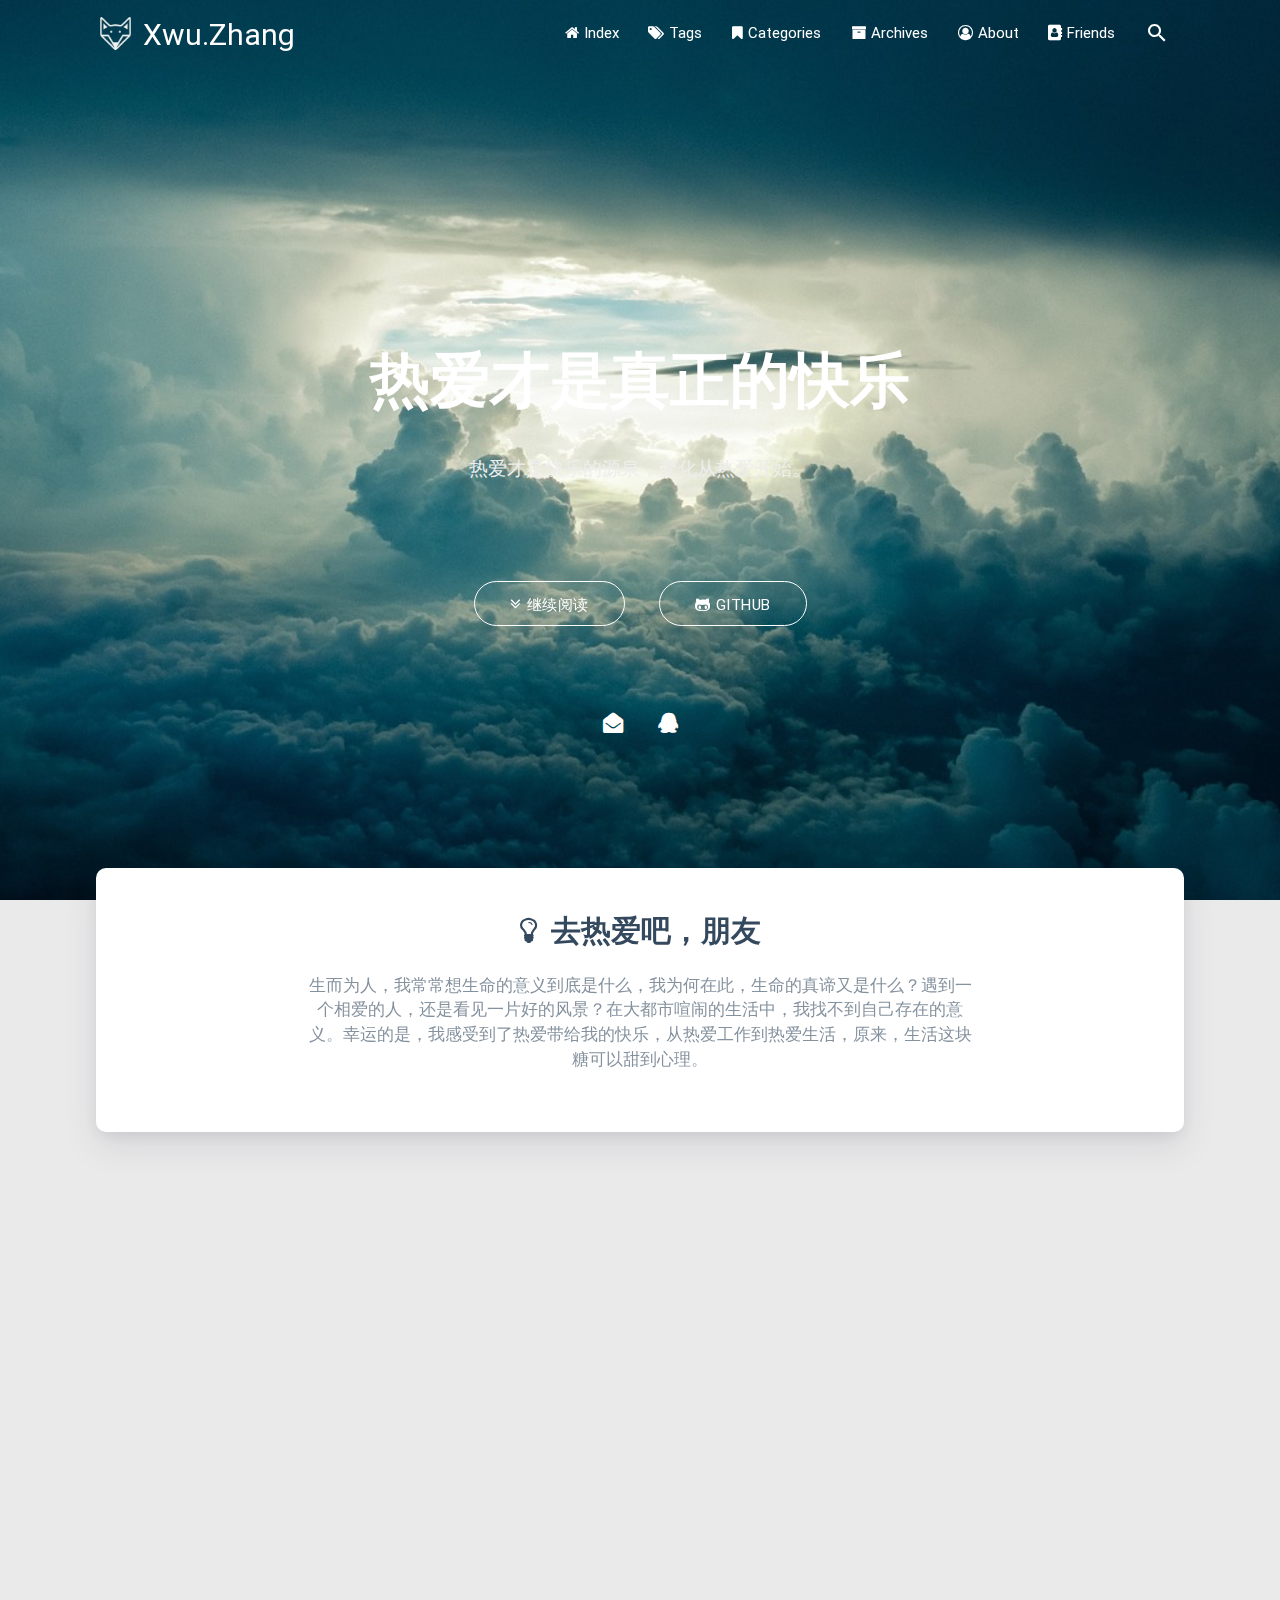
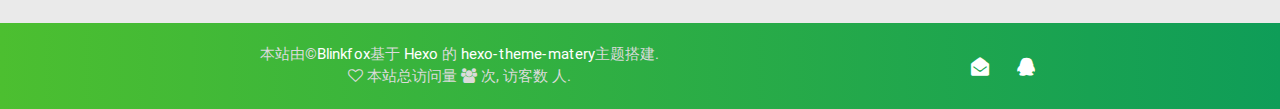
==== commit 5cb3f765: "Site updated: 2019-07-14 20:43:17" ====
--- a/index.html
+++ b/index.html
@@ -1,10 +1,10 @@
 <!DOCTYPE HTML>
-<html lang="">
+<html lang="zh_CN">
 
 
 <head><meta name="generator" content="Hexo 3.9.0">
     <meta charset="utf-8">
-    <meta name="keywords" content="工作 生活">
+    <meta name="keywords" content="热爱 工作 生活">
     <meta name="description" content="Xwu.Zhang">
     <meta http-equiv="X-UA-Compatible" content="IE=edge">
     <meta name="viewport" content="width=device-width, initial-scale=1.0">
@@ -347,12 +347,12 @@
                         <div class="dream">
     
     <div class="title center-align">
-        <i class="fa fa-lightbulb-o"></i>&nbsp;&nbsp;我的梦想
+        <i class="fa fa-lightbulb-o"></i>&nbsp;&nbsp;去热爱吧，朋友
     </div>
     
     <div class="row">
         <div class="col l8 offset-l2 m10 offset-m1 s10 offset-s1 center-align text">
-            不是每个人都应该像我这样去建造一座水晶大教堂，但是每个人都应该拥有自己的梦想，设计自己的梦想，追求自己的梦想，实现自己的梦想。梦想是生命的灵魂，是心灵的灯塔，是引导人走向成功的信仰。有了崇高的梦想，只要矢志不渝地追求，梦想就会成为现实，奋斗就会变成壮举，生命就会创造奇迹。——罗伯·舒乐
+            生而为人，我常常想生命的意义到底是什么，我为何在此，生命的真谛又是什么？遇到一个相爱的人，还是看见一片好的风景？在大都市喧闹的生活中，我找不到自己存在的意义。幸运的是，我感受到了热爱带给我的快乐，从热爱工作到热爱生活，原来，生活这块糖可以甜到心理。
         </div>
     </div>
 </div>
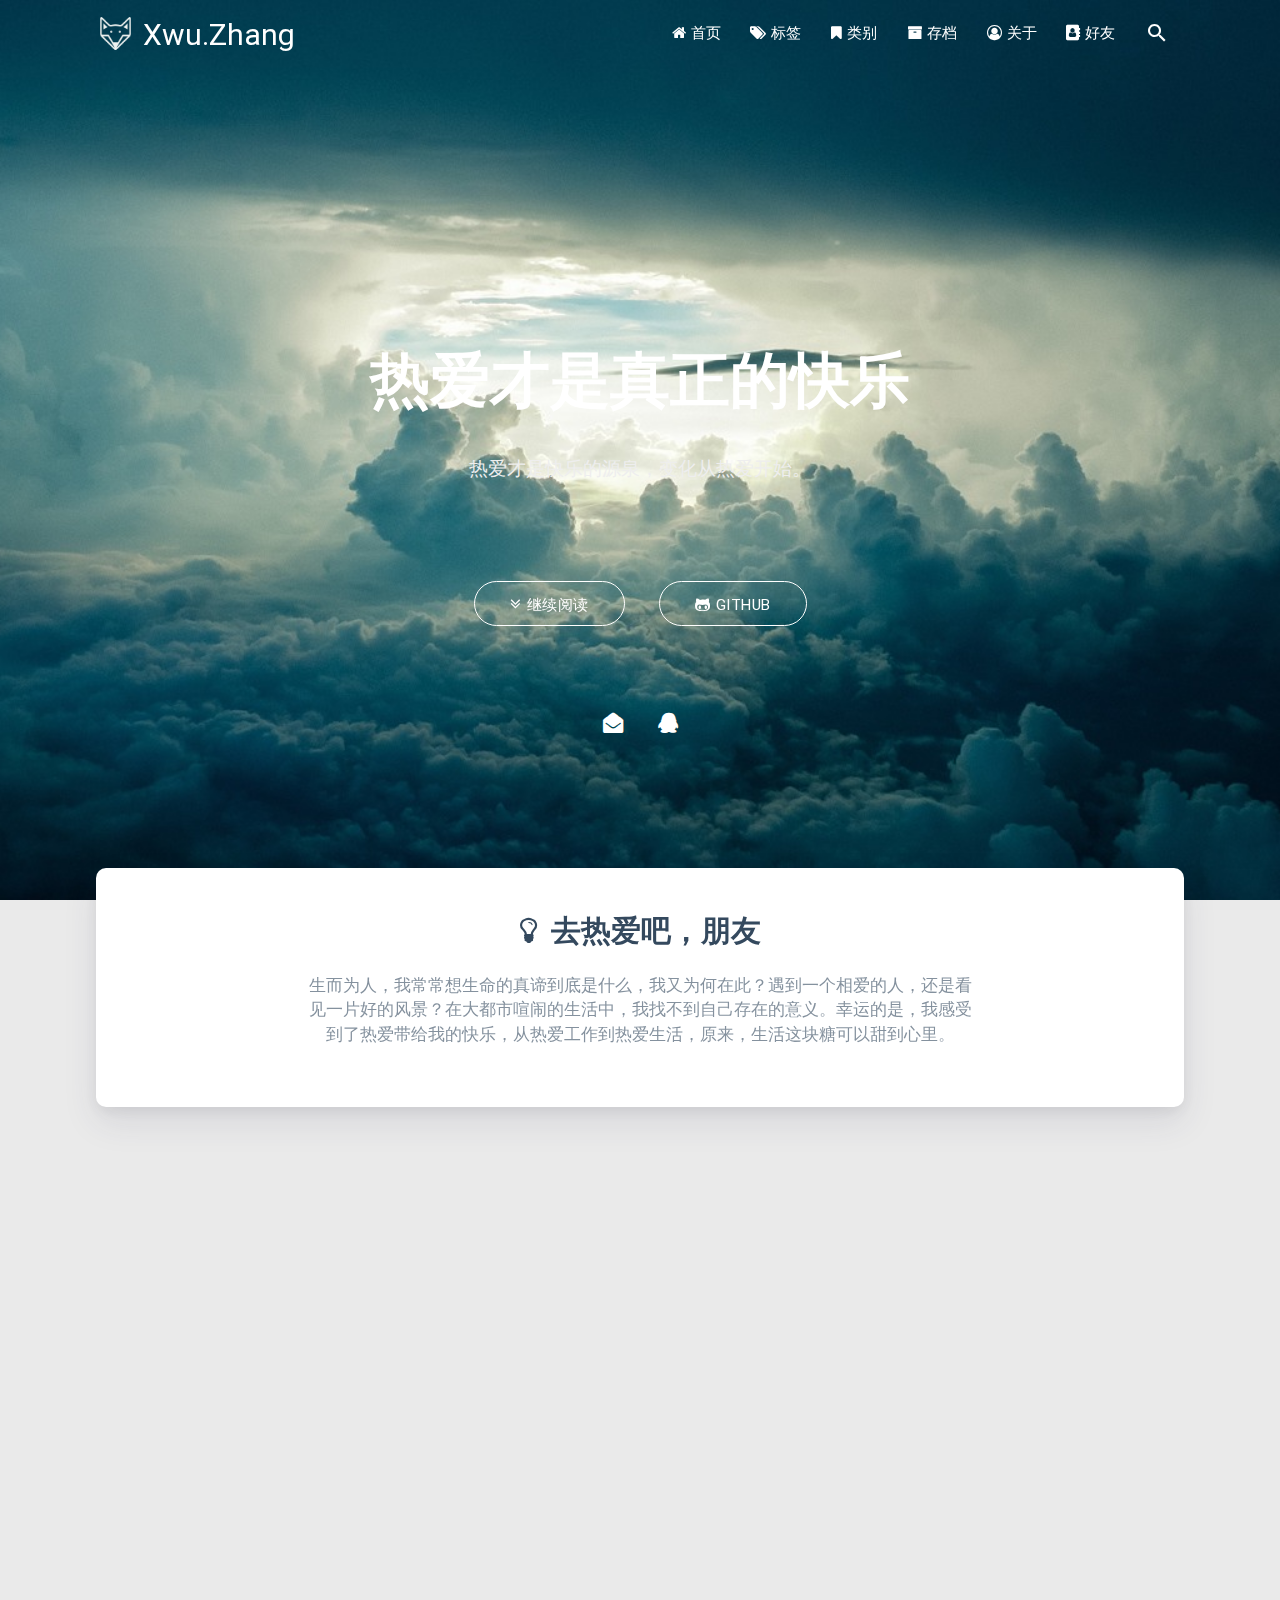
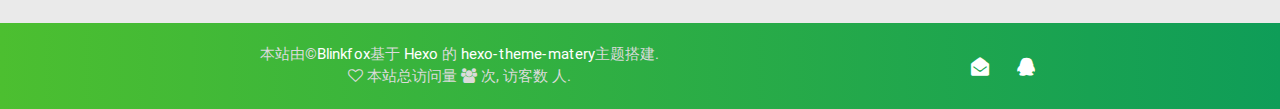
==== commit cbf5a79e: "Site updated: 2019-07-14 20:52:51" ====
--- a/index.html
+++ b/index.html
@@ -55,7 +55,7 @@
             
             <i class="fa fa-home"></i>
             
-            <span>Index</span>
+            <span>首页</span>
         </a>
     </li>
     
@@ -64,7 +64,7 @@
             
             <i class="fa fa-tags"></i>
             
-            <span>Tags</span>
+            <span>标签</span>
         </a>
     </li>
     
@@ -73,7 +73,7 @@
             
             <i class="fa fa-bookmark"></i>
             
-            <span>Categories</span>
+            <span>类别</span>
         </a>
     </li>
     
@@ -82,7 +82,7 @@
             
             <i class="fa fa-archive"></i>
             
-            <span>Archives</span>
+            <span>存档</span>
         </a>
     </li>
     
@@ -91,7 +91,7 @@
             
             <i class="fa fa-user-circle-o"></i>
             
-            <span>About</span>
+            <span>关于</span>
         </a>
     </li>
     
@@ -100,7 +100,7 @@
             
             <i class="fa fa-address-book"></i>
             
-            <span>Friends</span>
+            <span>好友</span>
         </a>
     </li>
     
@@ -135,7 +135,7 @@
                 
                 <i class="fa fa-fw fa-home"></i>
                 
-                Index
+                首页
             </a>
         </li>
         
@@ -144,7 +144,7 @@
                 
                 <i class="fa fa-fw fa-tags"></i>
                 
-                Tags
+                标签
             </a>
         </li>
         
@@ -153,7 +153,7 @@
                 
                 <i class="fa fa-fw fa-bookmark"></i>
                 
-                Categories
+                类别
             </a>
         </li>
         
@@ -162,7 +162,7 @@
                 
                 <i class="fa fa-fw fa-archive"></i>
                 
-                Archives
+                存档
             </a>
         </li>
         
@@ -171,7 +171,7 @@
                 
                 <i class="fa fa-fw fa-user-circle-o"></i>
                 
-                About
+                关于
             </a>
         </li>
         
@@ -180,7 +180,7 @@
                 
                 <i class="fa fa-fw fa-address-book"></i>
                 
-                Friends
+                好友
             </a>
         </li>
         
@@ -352,7 +352,7 @@
     
     <div class="row">
         <div class="col l8 offset-l2 m10 offset-m1 s10 offset-s1 center-align text">
-            生而为人，我常常想生命的意义到底是什么，我为何在此，生命的真谛又是什么？遇到一个相爱的人，还是看见一片好的风景？在大都市喧闹的生活中，我找不到自己存在的意义。幸运的是，我感受到了热爱带给我的快乐，从热爱工作到热爱生活，原来，生活这块糖可以甜到心理。
+            生而为人，我常常想生命的真谛到底是什么，我又为何在此？遇到一个相爱的人，还是看见一片好的风景？在大都市喧闹的生活中，我找不到自己存在的意义。幸运的是，我感受到了热爱带给我的快乐，从热爱工作到热爱生活，原来，生活这块糖可以甜到心里。
         </div>
     </div>
 </div>
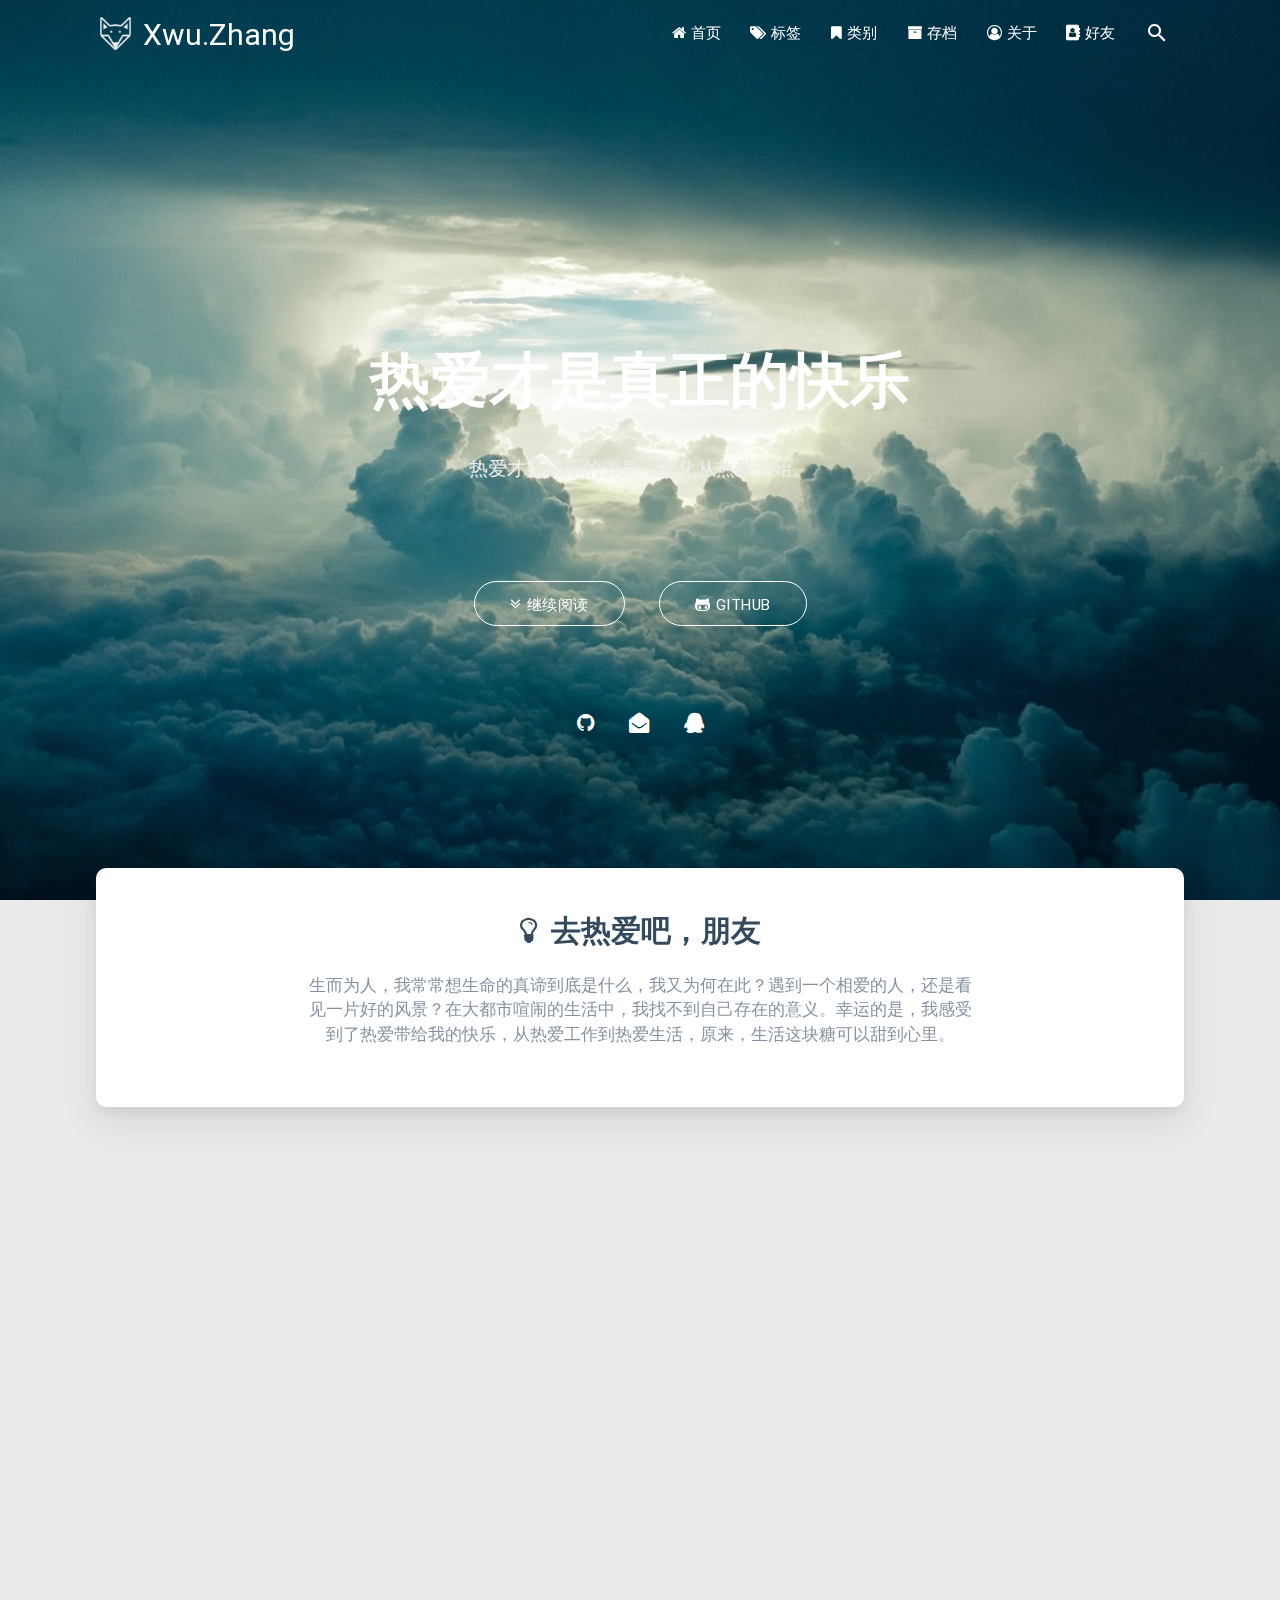
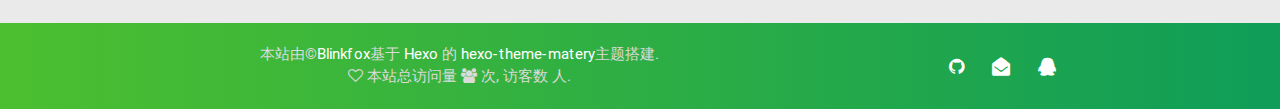
==== commit d3c130e7: "Site updated: 2019-07-14 21:06:47" ====
--- a/index.html
+++ b/index.html
@@ -195,15 +195,19 @@
     </ul>
 
     <div class="social-link">
-
-
-    <a href="mailto:xxx@xx.xx" class="tooltipped" target="_blank" data-tooltip="邮件联系我" data-position="top" data-delay="50">
+    <a href="https://github.com/zhangchaowu/zhangchaowu.github.com" class="tooltipped" target="_blank" data-tooltip="访问我的GitHub" data-position="top" data-delay="50">
+        <i class="fa fa-github"></i>
+    </a>
+
+
+
+    <a href="mailto:573845166@qq.com" class="tooltipped" target="_blank" data-tooltip="邮件联系我" data-position="top" data-delay="50">
         <i class="fa fa-envelope-open"></i>
     </a>
 
 
 
-    <a href="tencent://AddContact/?fromId=50&fromSubId=1&subcmd=all&uin=123123123" class="tooltipped" data-tooltip="QQ联系我: 123123123" data-position="top" data-delay="50">
+    <a href="tencent://AddContact/?fromId=50&fromSubId=1&subcmd=all&uin=573845166" class="tooltipped" data-tooltip="QQ联系我: 573845166" data-position="top" data-delay="50">
         <i class="fa fa-qq"></i>
     </a>
 
@@ -313,15 +317,19 @@
             
         </div>
         <div class="cover-social-link">
-
-
-    <a href="mailto:xxx@xx.xx" class="tooltipped" target="_blank" data-tooltip="邮件联系我" data-position="top" data-delay="50">
+    <a href="https://github.com/zhangchaowu/zhangchaowu.github.com" class="tooltipped" target="_blank" data-tooltip="访问我的GitHub" data-position="top" data-delay="50">
+        <i class="fa fa-github"></i>
+    </a>
+
+
+
+    <a href="mailto:573845166@qq.com" class="tooltipped" target="_blank" data-tooltip="邮件联系我" data-position="top" data-delay="50">
         <i class="fa fa-envelope-open"></i>
     </a>
 
 
 
-    <a href="tencent://AddContact/?fromId=50&fromSubId=1&subcmd=all&uin=123123123" class="tooltipped" data-tooltip="QQ联系我: 123123123" data-position="top" data-delay="50">
+    <a href="tencent://AddContact/?fromId=50&fromSubId=1&subcmd=all&uin=573845166" class="tooltipped" data-tooltip="QQ联系我: 573845166" data-position="top" data-delay="50">
         <i class="fa fa-qq"></i>
     </a>
 
@@ -382,20 +390,20 @@
             
             <div class="article col s12 m6 l4" data-aos="zoom-in">
                 <div class="card">
-                    <a href="/2019/07/14/hello-world/">
+                    <a href="/2019/07/14/文章测试11/">
                         <div class="card-image">
                             
                             
-                            <img src="/medias/featureimages/12.jpg" class="responsive-img" alt="Hello World">
-                            
-                            <span class="card-title">Hello World</span>
+                            <img src="/medias/featureimages/19.jpg" class="responsive-img" alt="文章测试11">
+                            
+                            <span class="card-title">文章测试11</span>
                         </div>
                     </a>
 
                     <div class="card-content article-content">
                         <div class="summary">
                             
-                                Welcome to Hexo! This is your very first post. Check documentation for
+                                XwuZhang
                             
                         </div>
                         <div class="publish-info">
@@ -412,6 +420,49 @@
                     </div>
 
                     
+                    <div class="card-action article-tags">
+                        
+                        <a href="/tags/测试/" target="_blank">
+                            <span class="chip bg-color">测试</span>
+                        </a>
+                        
+                    </div>
+                    
+                </div>
+            </div>
+            
+            <div class="article col s12 m6 l4" data-aos="zoom-in">
+                <div class="card">
+                    <a href="/2019/07/14/hello-world/">
+                        <div class="card-image">
+                            
+                            
+                            <img src="/medias/featureimages/12.jpg" class="responsive-img" alt="Hello World">
+                            
+                            <span class="card-title">Hello World</span>
+                        </div>
+                    </a>
+
+                    <div class="card-content article-content">
+                        <div class="summary">
+                            
+                                Welcome to Hexo! This is your very first post. Check documentation for
+                            
+                        </div>
+                        <div class="publish-info">
+                            <span class="publish-date">
+                                <i class="fa fa-clock-o fa-fw icon-date"></i>2019-07-14
+                            </span>
+                            <span class="publish-author">
+                                
+                                <i class="fa fa-user fa-fw"></i>
+                                小五
+                                
+                            </span>
+                        </div>
+                    </div>
+
+                    
                 </div>
             </div>
             
@@ -449,15 +500,19 @@
             
         </div>
         <div class="col s12 m4 l4 social-link social-statis">
-
-
-    <a href="mailto:xxx@xx.xx" class="tooltipped" target="_blank" data-tooltip="邮件联系我" data-position="top" data-delay="50">
+    <a href="https://github.com/zhangchaowu/zhangchaowu.github.com" class="tooltipped" target="_blank" data-tooltip="访问我的GitHub" data-position="top" data-delay="50">
+        <i class="fa fa-github"></i>
+    </a>
+
+
+
+    <a href="mailto:573845166@qq.com" class="tooltipped" target="_blank" data-tooltip="邮件联系我" data-position="top" data-delay="50">
         <i class="fa fa-envelope-open"></i>
     </a>
 
 
 
-    <a href="tencent://AddContact/?fromId=50&fromSubId=1&subcmd=all&uin=123123123" class="tooltipped" data-tooltip="QQ联系我: 123123123" data-position="top" data-delay="50">
+    <a href="tencent://AddContact/?fromId=50&fromSubId=1&subcmd=all&uin=573845166" class="tooltipped" data-tooltip="QQ联系我: 573845166" data-position="top" data-delay="50">
         <i class="fa fa-qq"></i>
     </a>
 
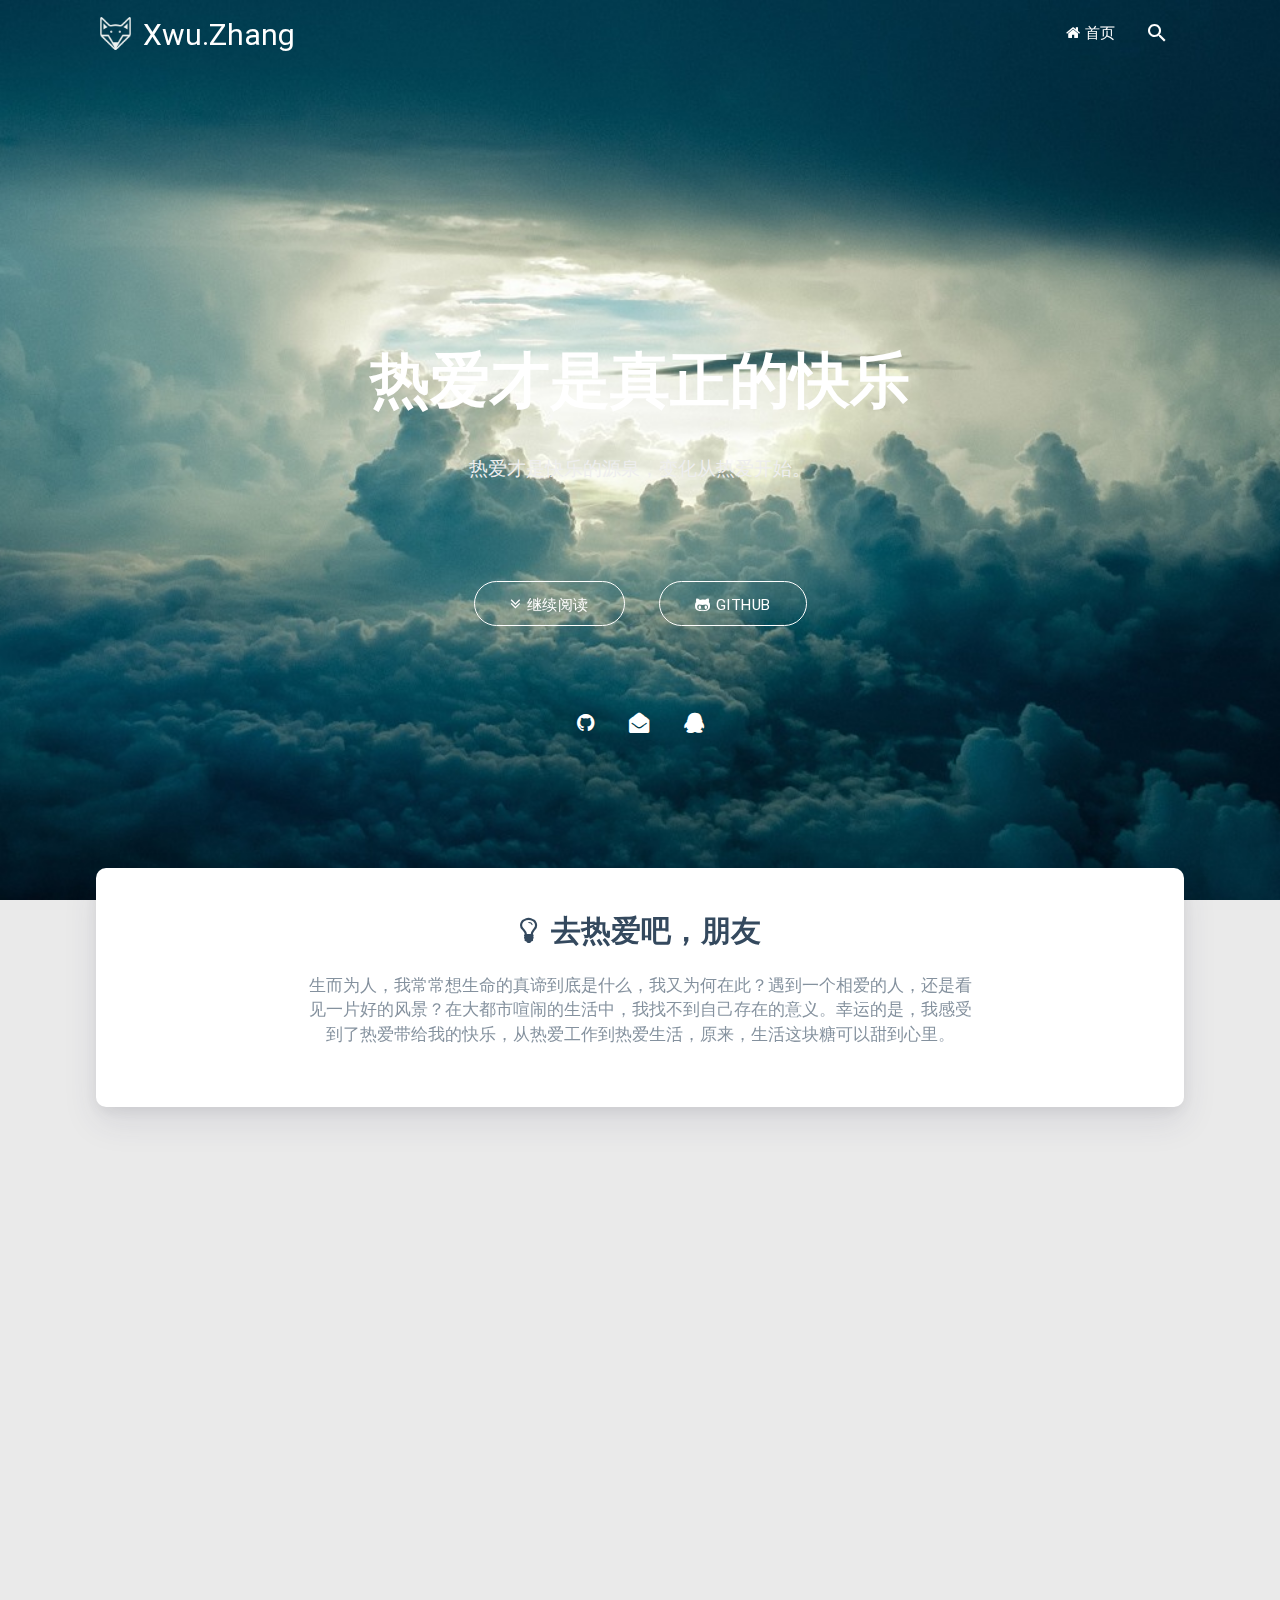
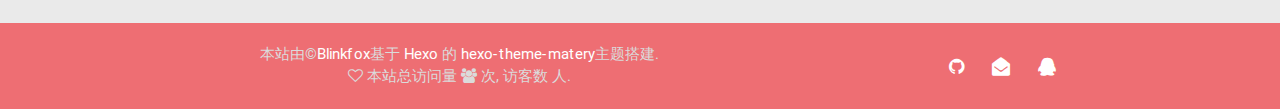
==== commit ea443f72: "Site updated: 2019-07-14 23:34:36" ====
--- a/index.html
+++ b/index.html
@@ -59,51 +59,6 @@
         </a>
     </li>
     
-    <li class="hide-on-med-and-down">
-        <a href="/tags" class="waves-effect waves-light">
-            
-            <i class="fa fa-tags"></i>
-            
-            <span>标签</span>
-        </a>
-    </li>
-    
-    <li class="hide-on-med-and-down">
-        <a href="/categories" class="waves-effect waves-light">
-            
-            <i class="fa fa-bookmark"></i>
-            
-            <span>类别</span>
-        </a>
-    </li>
-    
-    <li class="hide-on-med-and-down">
-        <a href="/archives" class="waves-effect waves-light">
-            
-            <i class="fa fa-archive"></i>
-            
-            <span>存档</span>
-        </a>
-    </li>
-    
-    <li class="hide-on-med-and-down">
-        <a href="/about" class="waves-effect waves-light">
-            
-            <i class="fa fa-user-circle-o"></i>
-            
-            <span>关于</span>
-        </a>
-    </li>
-    
-    <li class="hide-on-med-and-down">
-        <a href="/friends" class="waves-effect waves-light">
-            
-            <i class="fa fa-address-book"></i>
-            
-            <span>好友</span>
-        </a>
-    </li>
-    
     <li>
         <a id="toggleSearch" class="waves-effect waves-light">
             <i id="searchIcon" class="mdi-action-search" title="Search"></i>
@@ -139,55 +94,10 @@
             </a>
         </li>
         
-        <li>
-            <a href="/tags" class="waves-effect waves-light">
-                
-                <i class="fa fa-fw fa-tags"></i>
-                
-                标签
-            </a>
-        </li>
-        
-        <li>
-            <a href="/categories" class="waves-effect waves-light">
-                
-                <i class="fa fa-fw fa-bookmark"></i>
-                
-                类别
-            </a>
-        </li>
-        
-        <li>
-            <a href="/archives" class="waves-effect waves-light">
-                
-                <i class="fa fa-fw fa-archive"></i>
-                
-                存档
-            </a>
-        </li>
-        
-        <li>
-            <a href="/about" class="waves-effect waves-light">
-                
-                <i class="fa fa-fw fa-user-circle-o"></i>
-                
-                关于
-            </a>
-        </li>
-        
-        <li>
-            <a href="/friends" class="waves-effect waves-light">
-                
-                <i class="fa fa-fw fa-address-book"></i>
-                
-                好友
-            </a>
-        </li>
-        
         
         <li><div class="divider"></div></li>
         <li>
-            <a href="https://github.com/blinkfox/hexo-theme-matery" class="waves-effect waves-light" target="_blank">
+            <a href="https://github.com/zhangchaowu/zhangchaowu.github.com" class="waves-effect waves-light" target="_blank">
                 <i class="fa fa-github-square fa-fw"></i>Fork Me
             </a>
         </li>
@@ -264,7 +174,7 @@
     }
 </style>
 
-<a href="https://github.com/blinkfox/hexo-theme-matery" class="github-corner tooltipped hide-on-med-and-down" target="_blank"
+<a href="https://github.com/zhangchaowu/zhangchaowu.github.com" class="github-corner tooltipped hide-on-med-and-down" target="_blank"
    data-tooltip="Fork Me" data-position="left" data-delay="50">
     <svg viewBox="0 0 250 250" aria-hidden="true">
         <path d="M0,0 L115,115 L130,115 L142,142 L250,250 L250,0 Z"></path>
--- a/css/matery.css
+++ b/css/matery.css
@@ -162,9 +162,9 @@
     margin-bottom: 0;
 }
 
-.bg-color {
+/*.bg-color {
     background-image: linear-gradient(to right, #4cbf30 0%, #0f9d58 100%);
-}
+}*/
 
 .text-color {
     color: #0f9d58 !important;
@@ -362,7 +362,7 @@
     height: 40vh !important;
 }
 
-.bg-cover:after {
+/*.bg-cover:after {
     -webkit-animation: rainbow 60s infinite;
     animation: rainbow 60s infinite;
 }
@@ -376,7 +376,7 @@
     left: 0;
     top: 0;
     content: "";
-}
+}*/
 
 .bg-cover .container {
     position: relative;
